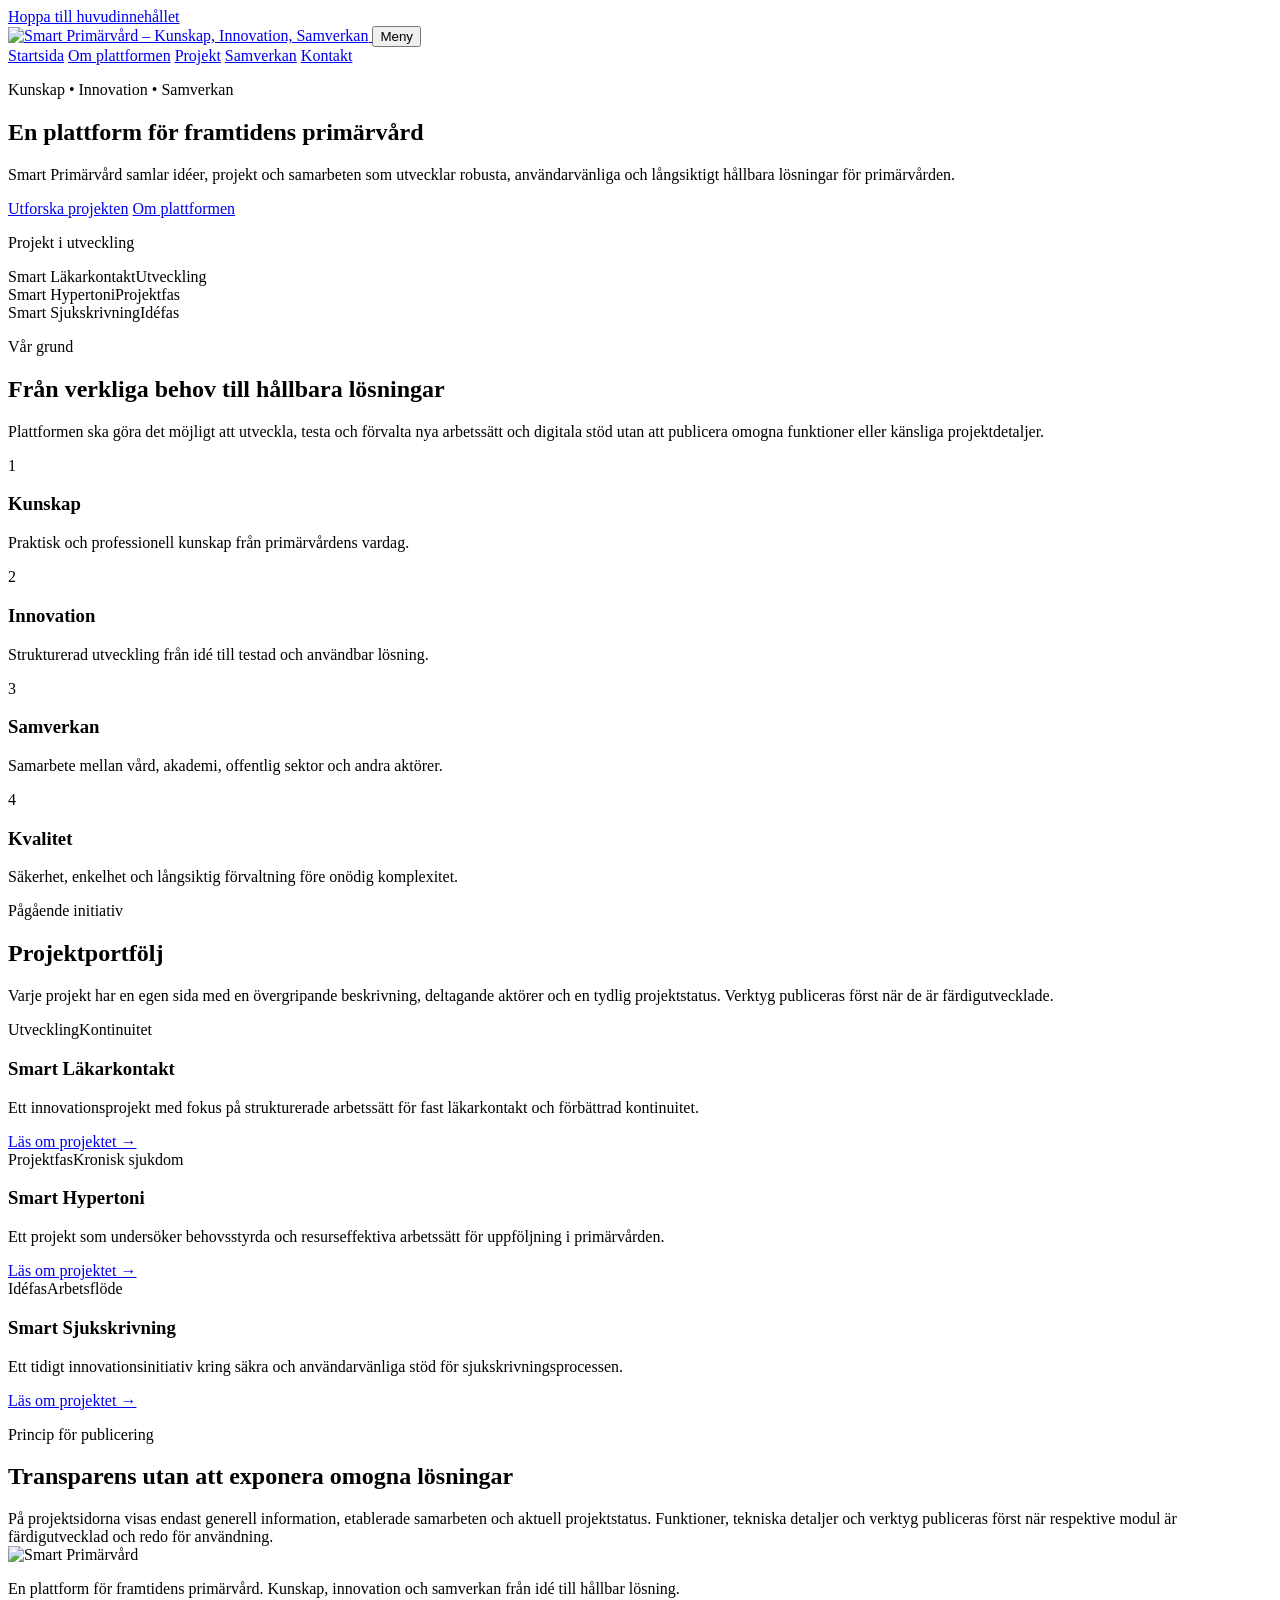
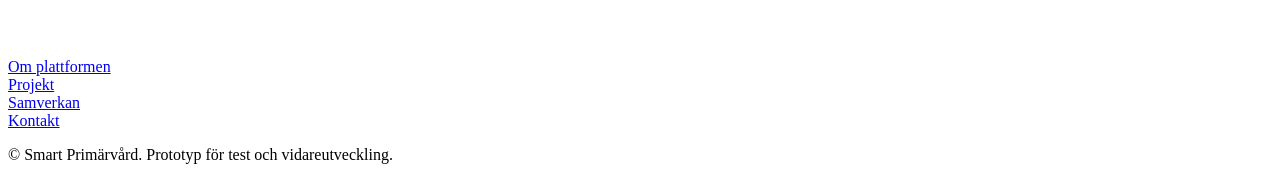
==== index.html @ 4f1001cd "Add files via upload Initial version of Smart Primärvård Platform" ====
<!doctype html>
<html lang="sv">
<head>
  <meta charset="utf-8">
  <meta name="viewport" content="width=device-width, initial-scale=1">
  <meta name="description" content="Smart Primärvård – innovationsplattform för framtidens primärvård.">
  <title>Smart Primärvård</title>
  <link rel="stylesheet" href="/smartprimarvard/assets/css/styles.css">
  <script src="/smartprimarvard/assets/js/main.js" defer></script>
</head>
<body>

<a class="skip-link" href="#main">Hoppa till huvudinnehållet</a>
<header class="site-header">
  <div class="header-inner">
    <a class="brand" href="/smartprimarvard/" aria-label="Smart Primärvård, startsida">
      <img src="/smartprimarvard/assets/img/smart-primarvard-logo.png" alt="Smart Primärvård – Kunskap, Innovation, Samverkan">
    </a>
    <button class="nav-toggle" type="button" aria-expanded="false" aria-controls="main-nav">Meny</button>
    <nav class="site-nav" id="main-nav" aria-label="Huvudnavigation">
      <a href="/smartprimarvard/">Startsida</a>
      <a href="/smartprimarvard/om.html">Om plattformen</a>
      <a href="/smartprimarvard/projekt.html">Projekt</a>
      <a href="/smartprimarvard/samverkan.html">Samverkan</a>
      <a href="/smartprimarvard/kontakt.html">Kontakt</a>
    </nav>
  </div>
</header>

<main id="main">

<section class="hero">
  <div class="hero-inner">
    <div>
      <p class="eyebrow">Kunskap • Innovation • Samverkan</p>
      <h1>En plattform för framtidens primärvård</h1>
      <p class="lead">Smart Primärvård samlar idéer, projekt och samarbeten som utvecklar robusta, användarvänliga och långsiktigt hållbara lösningar för primärvården.</p>
      <div class="actions">
        <a class="button button-primary" href="/smartprimarvard/projekt.html">Utforska projekten</a>
        <a class="button button-secondary" href="/smartprimarvard/om.html">Om plattformen</a>
      </div>
    </div>
    <aside class="hero-panel" aria-label="Projektöversikt">
      <p class="panel-title">Projekt i utveckling</p>
      <div class="mini-list">
        <div class="mini-row"><span>Smart Läkarkontakt</span><span class="status-pill">Utveckling</span></div>
        <div class="mini-row"><span>Smart Hypertoni</span><span class="status-pill">Projektfas</span></div>
        <div class="mini-row"><span>Smart Sjukskrivning</span><span class="status-pill">Idéfas</span></div>
      </div>
    </aside>
  </div>
</section>

<section class="section">
  <div class="container">
    <div class="section-head">
      <p class="eyebrow">Vår grund</p>
      <h2>Från verkliga behov till hållbara lösningar</h2>
      <p>Plattformen ska göra det möjligt att utveckla, testa och förvalta nya arbetssätt och digitala stöd utan att publicera omogna funktioner eller känsliga projektdetaljer.</p>
    </div>
    <div class="value-grid">
      <article class="card"><span class="card-kicker">1</span><h3>Kunskap</h3><p>Praktisk och professionell kunskap från primärvårdens vardag.</p></article>
      <article class="card"><span class="card-kicker">2</span><h3>Innovation</h3><p>Strukturerad utveckling från idé till testad och användbar lösning.</p></article>
      <article class="card"><span class="card-kicker">3</span><h3>Samverkan</h3><p>Samarbete mellan vård, akademi, offentlig sektor och andra aktörer.</p></article>
      <article class="card"><span class="card-kicker">4</span><h3>Kvalitet</h3><p>Säkerhet, enkelhet och långsiktig förvaltning före onödig komplexitet.</p></article>
    </div>
  </div>
</section>

<section class="section section-soft">
  <div class="container">
    <div class="section-head">
      <p class="eyebrow">Pågående initiativ</p>
      <h2>Projektportfölj</h2>
      <p>Varje projekt har en egen sida med en övergripande beskrivning, deltagande aktörer och en tydlig projektstatus. Verktyg publiceras först när de är färdigutvecklade.</p>
    </div>
    <div class="project-grid">
      <article class="card project-card">
        <div class="project-meta"><span class="status-pill">Utveckling</span><span class="small">Kontinuitet</span></div>
        <h3>Smart Läkarkontakt</h3>
        <p>Ett innovationsprojekt med fokus på strukturerade arbetssätt för fast läkarkontakt och förbättrad kontinuitet.</p>
        <a class="project-link" href="/smartprimarvard/projekt/smart-lakarkontakt.html">Läs om projektet →</a>
      </article>
      <article class="card project-card">
        <div class="project-meta"><span class="status-pill">Projektfas</span><span class="small">Kronisk sjukdom</span></div>
        <h3>Smart Hypertoni</h3>
        <p>Ett projekt som undersöker behovsstyrda och resurseffektiva arbetssätt för uppföljning i primärvården.</p>
        <a class="project-link" href="/smartprimarvard/projekt/smart-hypertoni.html">Läs om projektet →</a>
      </article>
      <article class="card project-card">
        <div class="project-meta"><span class="status-pill">Idéfas</span><span class="small">Arbetsflöde</span></div>
        <h3>Smart Sjukskrivning</h3>
        <p>Ett tidigt innovationsinitiativ kring säkra och användarvänliga stöd för sjukskrivningsprocessen.</p>
        <a class="project-link" href="/smartprimarvard/projekt/smart-sjukskrivning.html">Läs om projektet →</a>
      </article>
    </div>
  </div>
</section>

<section class="section">
  <div class="container">
    <div class="section-head">
      <p class="eyebrow">Princip för publicering</p>
      <h2>Transparens utan att exponera omogna lösningar</h2>
    </div>
    <div class="info-banner">På projektsidorna visas endast generell information, etablerade samarbeten och aktuell projektstatus. Funktioner, tekniska detaljer och verktyg publiceras först när respektive modul är färdigutvecklad och redo för användning.</div>
  </div>
</section>

</main>

<footer class="footer">
  <div class="footer-inner">
    <div>
      <img class="footer-logo" src="/smartprimarvard/assets/img/smart-primarvard-logo-inverted.png" alt="Smart Primärvård">
      <p>En plattform för framtidens primärvård. Kunskap, innovation och samverkan från idé till hållbar lösning.</p>
    </div>
    <div>
      <h3 style="color:white">Navigera</h3>
      <p><a href="/smartprimarvard/om.html">Om plattformen</a><br>
      <a href="/smartprimarvard/projekt.html">Projekt</a><br>
      <a href="/smartprimarvard/samverkan.html">Samverkan</a><br>
      <a href="/smartprimarvard/kontakt.html">Kontakt</a></p>
    </div>
  </div>
  <div class="footer-bottom">© <span data-year></span> Smart Primärvård. Prototyp för test och vidareutveckling.</div>
</footer>

</body>
</html>
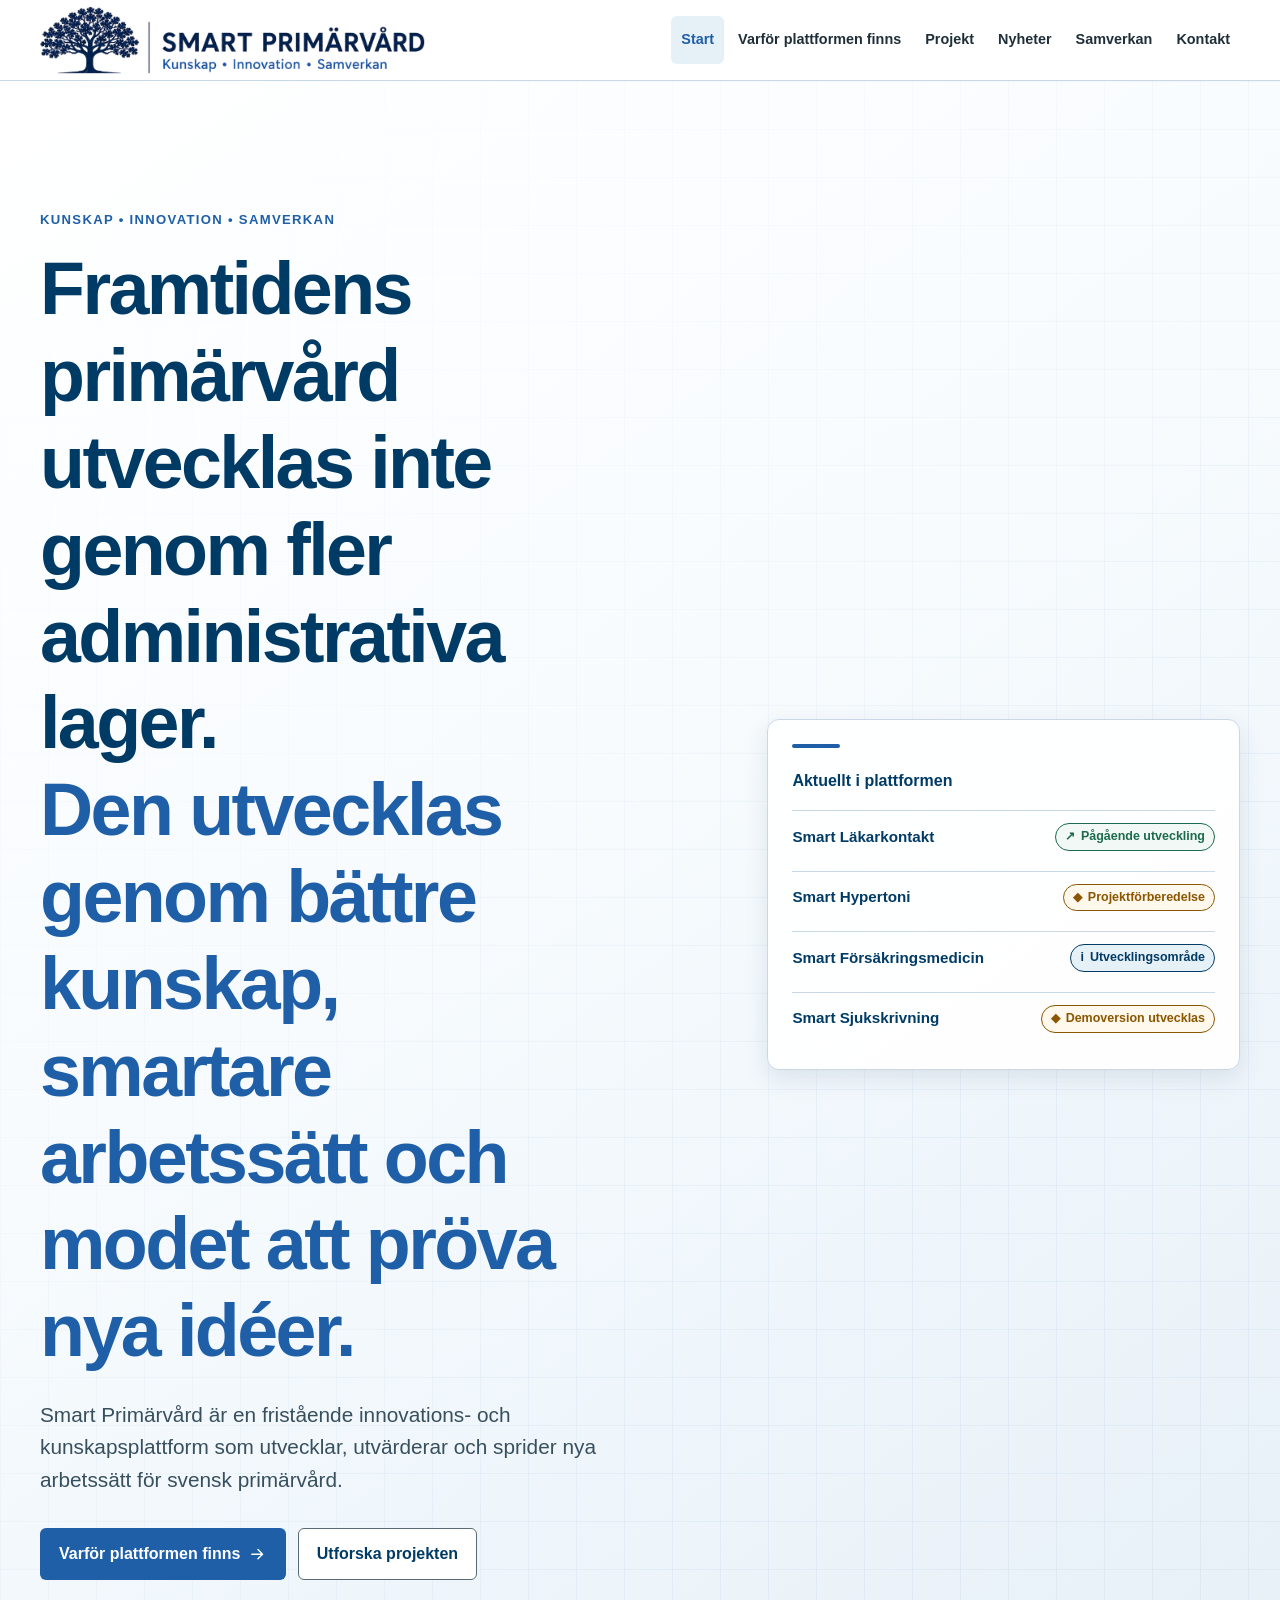
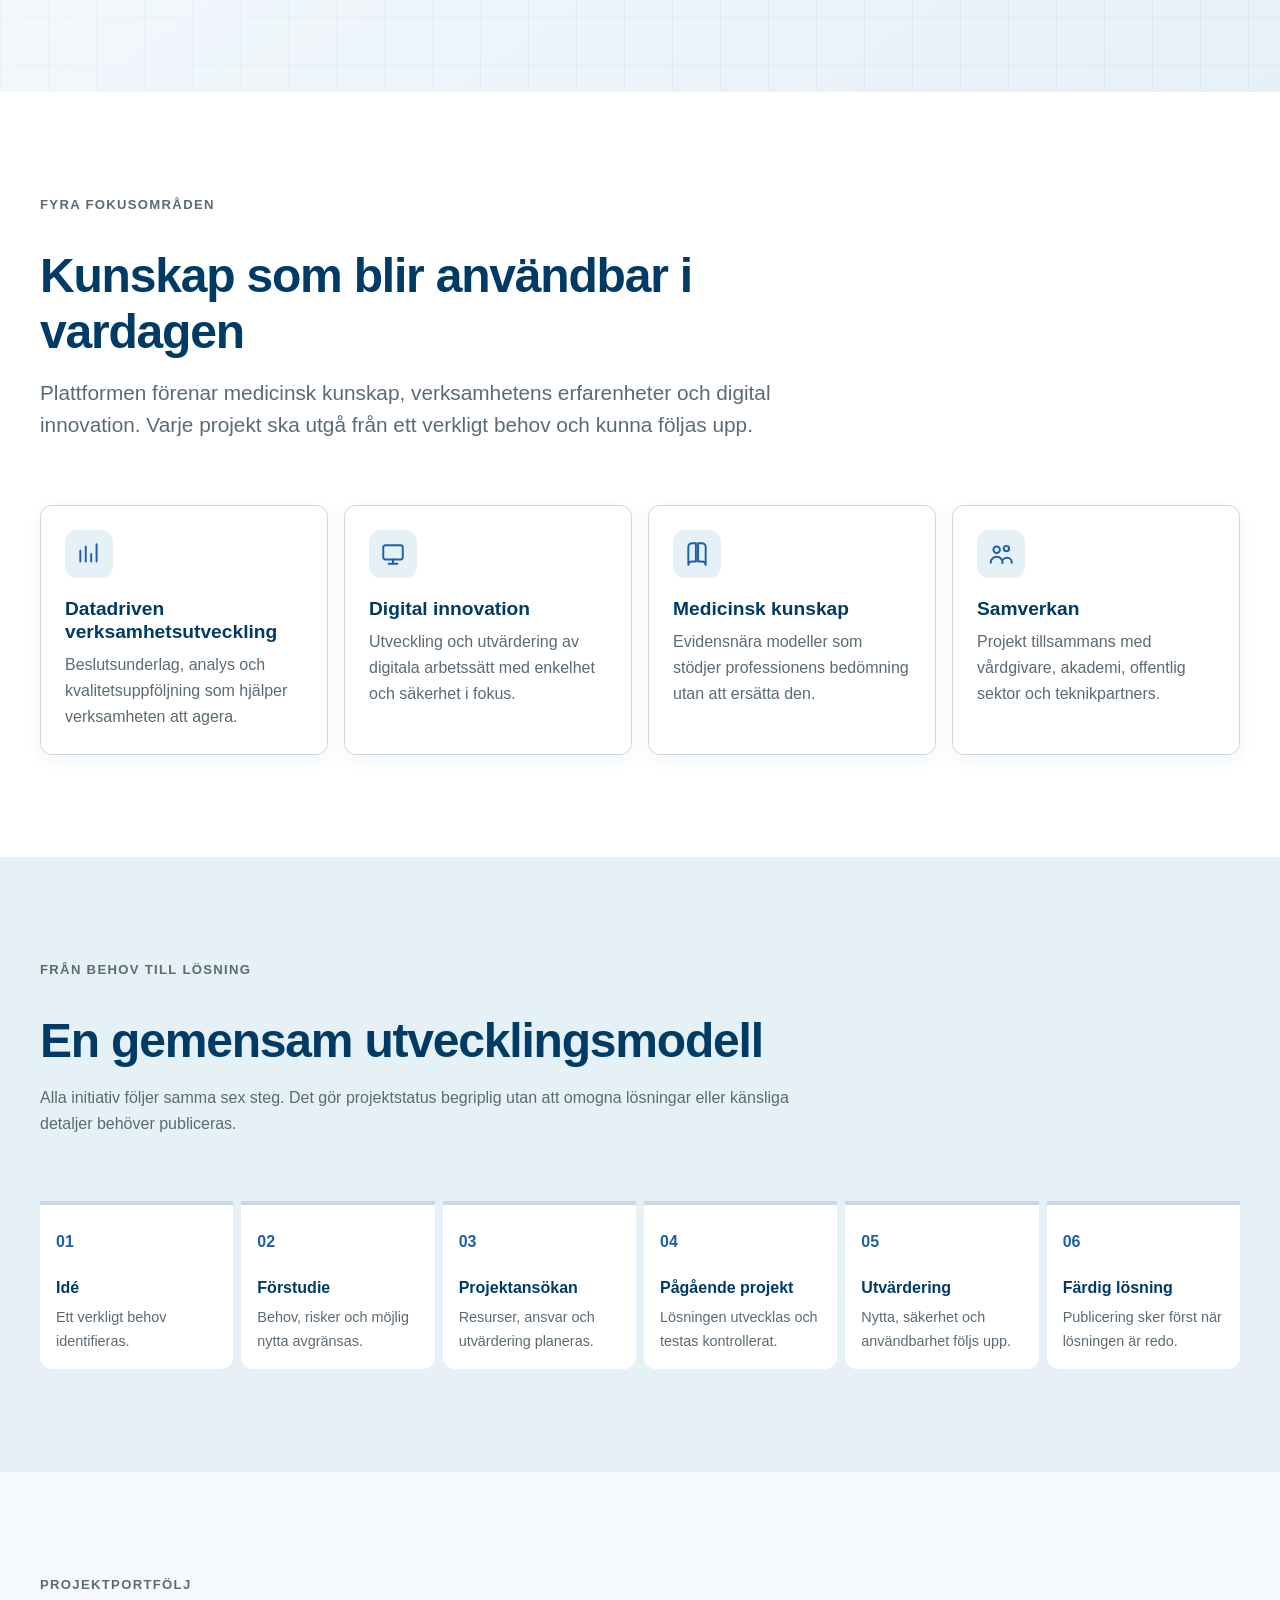
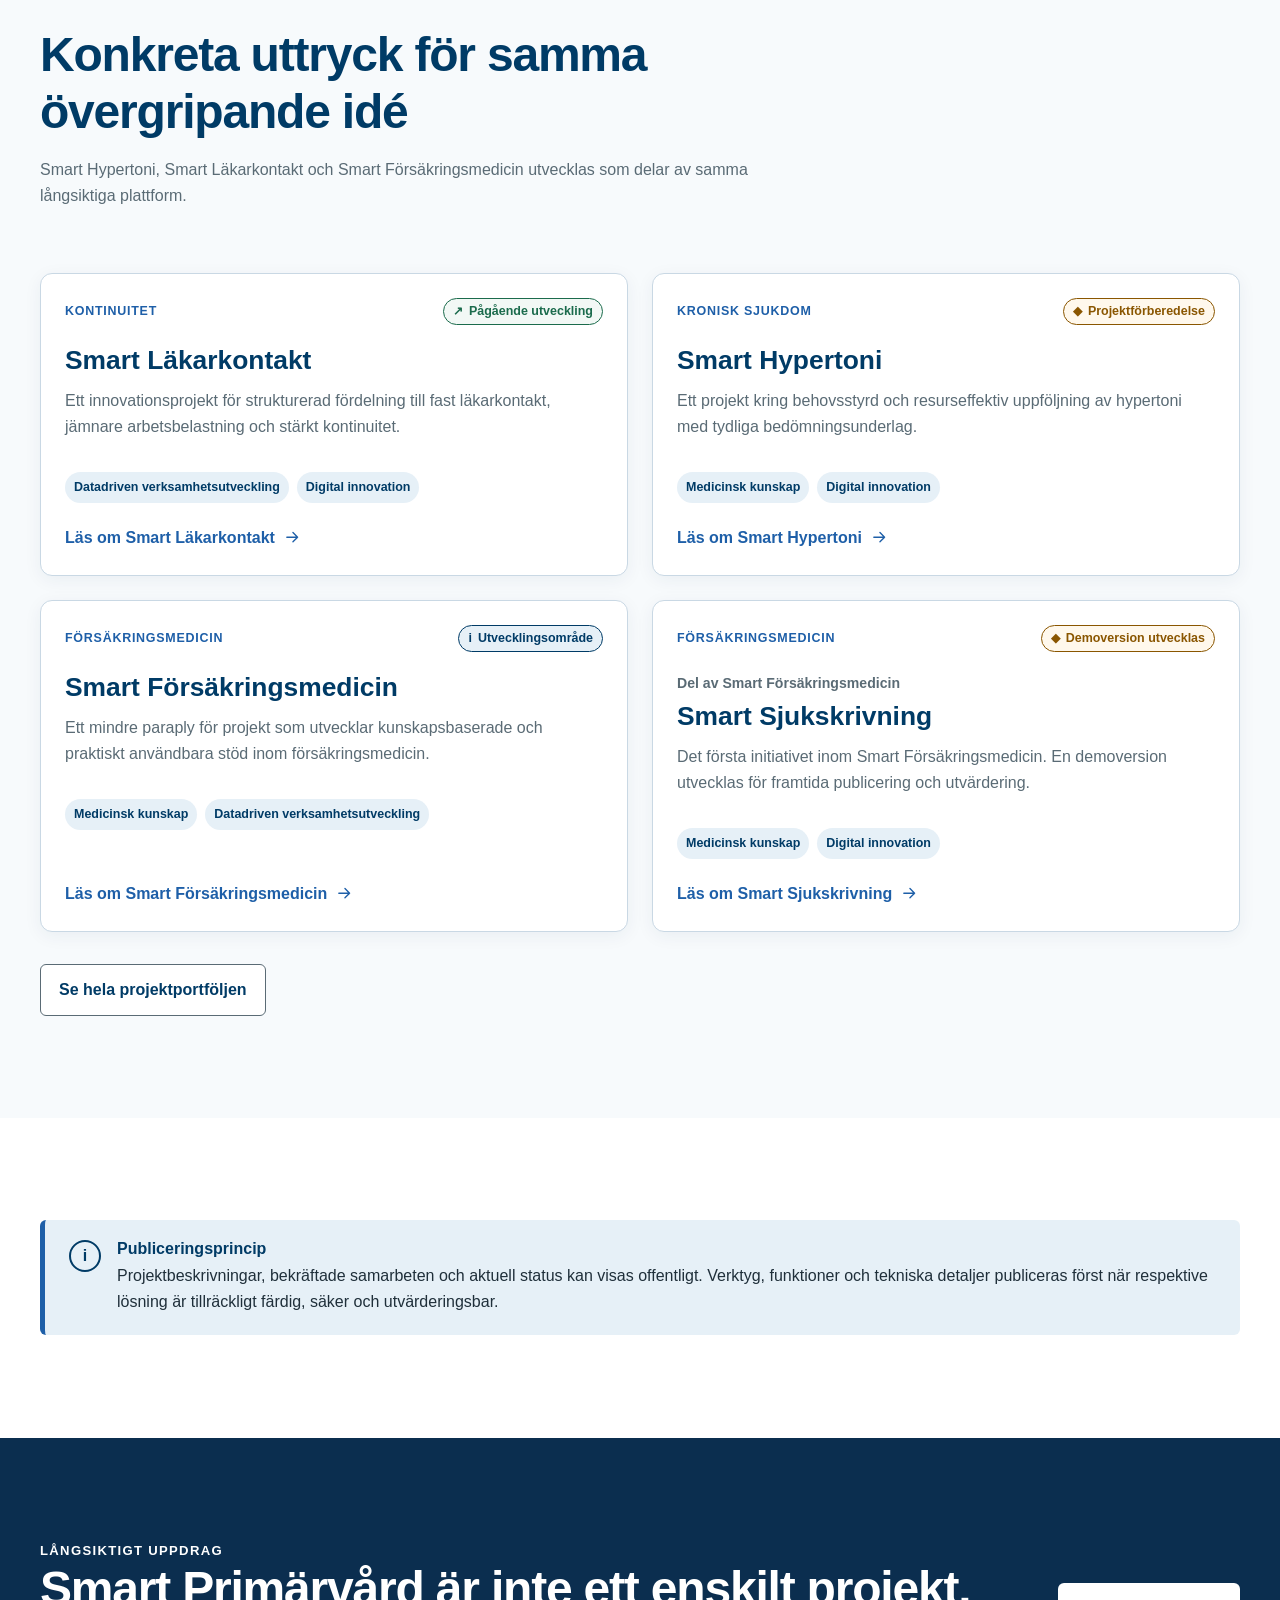
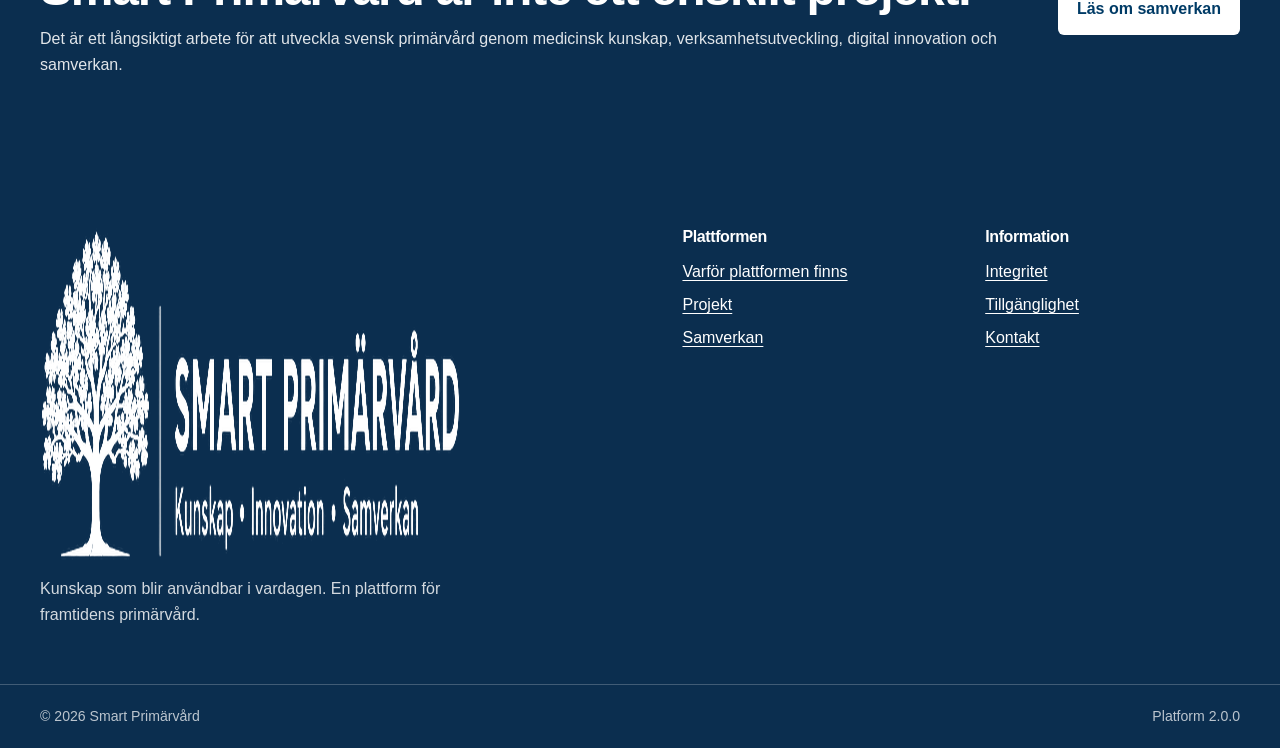
==== commit 5e14d66b: "Publicera Platform 2.0.0" ====
--- a/index.html
+++ b/index.html
@@ -3,50 +3,61 @@
 <head>
   <meta charset="utf-8">
   <meta name="viewport" content="width=device-width, initial-scale=1">
-  <meta name="description" content="Smart Primärvård – innovationsplattform för framtidens primärvård.">
-  <title>Smart Primärvård</title>
-  <link rel="stylesheet" href="/smartprimarvard/assets/css/styles.css">
-  <script src="/smartprimarvard/assets/js/main.js" defer></script>
+  <meta name="description" content="Smart Primärvård är en innovations- och kunskapsplattform för framtidens svenska primärvård.">
+  <meta name="theme-color" content="#003B66">
+  <meta name="color-scheme" content="light">
+  <meta property="og:locale" content="sv_SE">
+  <meta property="og:type" content="website">
+  <meta property="og:title" content="Smart Primärvård | Kunskap, innovation och samverkan">
+  <meta property="og:description" content="Smart Primärvård är en innovations- och kunskapsplattform för framtidens svenska primärvård.">
+  <meta property="og:image" content="https://smartprimarvard.github.io/smartprimarvard/assets/img/logo-horizontal.png">
+  <link rel="canonical" href="https://smartprimarvard.github.io/smartprimarvard/">
+  <link rel="icon" href="favicon.ico" sizes="any">
+  <link rel="icon" type="image/png" href="assets/img/favicon-32.png" sizes="32x32">
+  <link rel="apple-touch-icon" href="assets/img/apple-touch-icon.png">
+  <link rel="manifest" href="site.webmanifest">
+  <link rel="stylesheet" href="assets/css/styles.css">
+  <script src="assets/js/main.js" defer></script>
+  <title>Smart Primärvård | Kunskap, innovation och samverkan</title>
 </head>
-<body>
-
+<body class="page-home">
 <a class="skip-link" href="#main">Hoppa till huvudinnehållet</a>
-<header class="site-header">
+<header class="site-header" data-header>
   <div class="header-inner">
-    <a class="brand" href="/smartprimarvard/" aria-label="Smart Primärvård, startsida">
-      <img src="/smartprimarvard/assets/img/smart-primarvard-logo.png" alt="Smart Primärvård – Kunskap, Innovation, Samverkan">
+    <a class="brand" href="index.html" aria-label="Smart Primärvård, startsida">
+      <img src="assets/img/logo-horizontal.png" alt="Smart Primärvård – Kunskap, Innovation, Samverkan" width="1900" height="332">
     </a>
-    <button class="nav-toggle" type="button" aria-expanded="false" aria-controls="main-nav">Meny</button>
+    <button class="nav-toggle" type="button" aria-expanded="false" aria-controls="main-nav">
+      <span class="nav-toggle-icon" aria-hidden="true"></span><span>Meny</span>
+    </button>
     <nav class="site-nav" id="main-nav" aria-label="Huvudnavigation">
-      <a href="/smartprimarvard/">Startsida</a>
-      <a href="/smartprimarvard/om.html">Om plattformen</a>
-      <a href="/smartprimarvard/projekt.html">Projekt</a>
-      <a href="/smartprimarvard/samverkan.html">Samverkan</a>
-      <a href="/smartprimarvard/kontakt.html">Kontakt</a>
+      <a href="index.html" aria-current="page">Start</a>
+<a href="varfor.html">Varför plattformen finns</a>
+<a href="projekt.html">Projekt</a>
+<a href="nyheter.html">Nyheter</a>
+<a href="samverkan.html">Samverkan</a>
+<a href="kontakt.html">Kontakt</a>
     </nav>
   </div>
 </header>
-
 <main id="main">
 
 <section class="hero">
   <div class="hero-inner">
     <div>
       <p class="eyebrow">Kunskap • Innovation • Samverkan</p>
-      <h1>En plattform för framtidens primärvård</h1>
-      <p class="lead">Smart Primärvård samlar idéer, projekt och samarbeten som utvecklar robusta, användarvänliga och långsiktigt hållbara lösningar för primärvården.</p>
+      <h1><span class="hero-quote">Framtidens primärvård utvecklas inte genom fler administrativa lager.</span> <span class="hero-quote-emphasis">Den utvecklas genom bättre kunskap, smartare arbetssätt och modet att pröva nya idéer.</span></h1>
+      <p class="lead">Smart Primärvård är en fristående innovations- och kunskapsplattform som utvecklar, utvärderar och sprider nya arbetssätt för svensk primärvård.</p>
       <div class="actions">
-        <a class="button button-primary" href="/smartprimarvard/projekt.html">Utforska projekten</a>
-        <a class="button button-secondary" href="/smartprimarvard/om.html">Om plattformen</a>
+        <a class="button button-primary" href="varfor.html">Varför plattformen finns <svg aria-hidden="true" viewBox="0 0 24 24"><path d="M5 12h14m-6-6 6 6-6 6"/></svg></a>
+        <a class="button button-secondary" href="projekt.html">Utforska projekten</a>
       </div>
     </div>
-    <aside class="hero-panel" aria-label="Projektöversikt">
-      <p class="panel-title">Projekt i utveckling</p>
-      <div class="mini-list">
-        <div class="mini-row"><span>Smart Läkarkontakt</span><span class="status-pill">Utveckling</span></div>
-        <div class="mini-row"><span>Smart Hypertoni</span><span class="status-pill">Projektfas</span></div>
-        <div class="mini-row"><span>Smart Sjukskrivning</span><span class="status-pill">Idéfas</span></div>
-      </div>
+    <aside class="hero-panel" aria-labelledby="aktuellt-title">
+      <p class="panel-title" id="aktuellt-title">Aktuellt i plattformen</p>
+      <ul class="current-list">
+        <li><strong>Smart Läkarkontakt</strong><span class="status-badge status-success"><span aria-hidden="true">↗</span><span>Pågående utveckling</span></span></li><li><strong>Smart Hypertoni</strong><span class="status-badge status-warning"><span aria-hidden="true">◆</span><span>Projektförberedelse</span></span></li><li><strong>Smart Försäkringsmedicin</strong><span class="status-badge status-information"><span aria-hidden="true">i</span><span>Utvecklingsområde</span></span></li><li><strong>Smart Sjukskrivning</strong><span class="status-badge status-warning"><span aria-hidden="true">◆</span><span>Demoversion utvecklas</span></span></li>
+      </ul>
     </aside>
   </div>
 </section>
@@ -54,15 +65,33 @@
 <section class="section">
   <div class="container">
     <div class="section-head">
-      <p class="eyebrow">Vår grund</p>
-      <h2>Från verkliga behov till hållbara lösningar</h2>
-      <p>Plattformen ska göra det möjligt att utveckla, testa och förvalta nya arbetssätt och digitala stöd utan att publicera omogna funktioner eller känsliga projektdetaljer.</p>
+      <p class="eyebrow">Fyra fokusområden</p>
+      <h2>Kunskap som blir användbar i vardagen</h2>
+      <p class="lead">Plattformen förenar medicinsk kunskap, verksamhetens erfarenheter och digital innovation. Varje projekt ska utgå från ett verkligt behov och kunna följas upp.</p>
     </div>
-    <div class="value-grid">
-      <article class="card"><span class="card-kicker">1</span><h3>Kunskap</h3><p>Praktisk och professionell kunskap från primärvårdens vardag.</p></article>
-      <article class="card"><span class="card-kicker">2</span><h3>Innovation</h3><p>Strukturerad utveckling från idé till testad och användbar lösning.</p></article>
-      <article class="card"><span class="card-kicker">3</span><h3>Samverkan</h3><p>Samarbete mellan vård, akademi, offentlig sektor och andra aktörer.</p></article>
-      <article class="card"><span class="card-kicker">4</span><h3>Kvalitet</h3><p>Säkerhet, enkelhet och långsiktig förvaltning före onödig komplexitet.</p></article>
+    <div class="focus-grid">
+      <article class="focus-card"><div class="focus-icon"><svg aria-hidden="true" viewBox="0 0 24 24"><path d="M4 19V9m5 10V5m5 14v-7m5 7V3"/></svg></div><h3>Datadriven verksamhetsutveckling</h3><p>Beslutsunderlag, analys och kvalitetsuppföljning som hjälper verksamheten att agera.</p></article>
+      <article class="focus-card"><div class="focus-icon"><svg aria-hidden="true" viewBox="0 0 24 24"><rect x="3" y="4" width="18" height="13" rx="2"/><path d="M8 21h8M12 17v4"/></svg></div><h3>Digital innovation</h3><p>Utveckling och utvärdering av digitala arbetssätt med enkelhet och säkerhet i fokus.</p></article>
+      <article class="focus-card"><div class="focus-icon"><svg aria-hidden="true" viewBox="0 0 24 24"><path d="M4 5.5A3.5 3.5 0 0 1 7.5 2H11v17H7.5A3.5 3.5 0 0 0 4 22V5.5Zm16 0A3.5 3.5 0 0 0 16.5 2H13v17h3.5A3.5 3.5 0 0 1 20 22V5.5Z"/></svg></div><h3>Medicinsk kunskap</h3><p>Evidensnära modeller som stödjer professionens bedömning utan att ersätta den.</p></article>
+      <article class="focus-card"><div class="focus-icon"><svg aria-hidden="true" viewBox="0 0 24 24"><circle cx="8" cy="8" r="3"/><circle cx="17" cy="7" r="2.5"/><path d="M2.5 20a5.5 5.5 0 0 1 11 0M13 20a4.5 4.5 0 0 1 9 0"/></svg></div><h3>Samverkan</h3><p>Projekt tillsammans med vårdgivare, akademi, offentlig sektor och teknikpartners.</p></article>
+    </div>
+  </div>
+</section>
+
+<section class="section section-subtle">
+  <div class="container">
+    <div class="section-head">
+      <p class="eyebrow">Från behov till lösning</p>
+      <h2>En gemensam utvecklingsmodell</h2>
+      <p>Alla initiativ följer samma sex steg. Det gör projektstatus begriplig utan att omogna lösningar eller känsliga detaljer behöver publiceras.</p>
+    </div>
+    <div class="process-grid">
+      <article class="process-step"><h3>Idé</h3><p>Ett verkligt behov identifieras.</p></article>
+      <article class="process-step"><h3>Förstudie</h3><p>Behov, risker och möjlig nytta avgränsas.</p></article>
+      <article class="process-step"><h3>Projektansökan</h3><p>Resurser, ansvar och utvärdering planeras.</p></article>
+      <article class="process-step"><h3>Pågående projekt</h3><p>Lösningen utvecklas och testas kontrollerat.</p></article>
+      <article class="process-step"><h3>Utvärdering</h3><p>Nytta, säkerhet och användbarhet följs upp.</p></article>
+      <article class="process-step"><h3>Färdig lösning</h3><p>Publicering sker först när lösningen är redo.</p></article>
     </div>
   </div>
 </section>
@@ -70,61 +99,99 @@
 <section class="section section-soft">
   <div class="container">
     <div class="section-head">
-      <p class="eyebrow">Pågående initiativ</p>
-      <h2>Projektportfölj</h2>
-      <p>Varje projekt har en egen sida med en övergripande beskrivning, deltagande aktörer och en tydlig projektstatus. Verktyg publiceras först när de är färdigutvecklade.</p>
+      <p class="eyebrow">Projektportfölj</p>
+      <h2>Konkreta uttryck för samma övergripande idé</h2>
+      <p>Smart Hypertoni, Smart Läkarkontakt och Smart Försäkringsmedicin utvecklas som delar av samma långsiktiga plattform.</p>
     </div>
     <div class="project-grid">
-      <article class="card project-card">
-        <div class="project-meta"><span class="status-pill">Utveckling</span><span class="small">Kontinuitet</span></div>
-        <h3>Smart Läkarkontakt</h3>
-        <p>Ett innovationsprojekt med fokus på strukturerade arbetssätt för fast läkarkontakt och förbättrad kontinuitet.</p>
-        <a class="project-link" href="/smartprimarvard/projekt/smart-lakarkontakt.html">Läs om projektet →</a>
-      </article>
-      <article class="card project-card">
-        <div class="project-meta"><span class="status-pill">Projektfas</span><span class="small">Kronisk sjukdom</span></div>
-        <h3>Smart Hypertoni</h3>
-        <p>Ett projekt som undersöker behovsstyrda och resurseffektiva arbetssätt för uppföljning i primärvården.</p>
-        <a class="project-link" href="/smartprimarvard/projekt/smart-hypertoni.html">Läs om projektet →</a>
-      </article>
-      <article class="card project-card">
-        <div class="project-meta"><span class="status-pill">Idéfas</span><span class="small">Arbetsflöde</span></div>
-        <h3>Smart Sjukskrivning</h3>
-        <p>Ett tidigt innovationsinitiativ kring säkra och användarvänliga stöd för sjukskrivningsprocessen.</p>
-        <a class="project-link" href="/smartprimarvard/projekt/smart-sjukskrivning.html">Läs om projektet →</a>
-      </article>
-    </div>
+<article class="project-card" data-project-card data-category="Kontinuitet">
+  <div class="project-card-top">
+    <span class="project-category">Kontinuitet</span>
+    <span class="status-badge status-success"><span aria-hidden="true">↗</span><span>Pågående utveckling</span></span>
+  </div>
+  
+  <h3>Smart Läkarkontakt</h3>
+  <p>Ett innovationsprojekt för strukturerad fördelning till fast läkarkontakt, jämnare arbetsbelastning och stärkt kontinuitet.</p>
+  <div class="tag-list" aria-label="Fokusområden"><span class="tag">Datadriven verksamhetsutveckling</span><span class="tag">Digital innovation</span></div>
+  <a class="card-link" href="projekt/smart-lakarkontakt.html">Läs om Smart Läkarkontakt <svg aria-hidden="true" viewBox="0 0 24 24"><path d="M5 12h14m-6-6 6 6-6 6"/></svg></a>
+</article>
+<article class="project-card" data-project-card data-category="Kronisk sjukdom">
+  <div class="project-card-top">
+    <span class="project-category">Kronisk sjukdom</span>
+    <span class="status-badge status-warning"><span aria-hidden="true">◆</span><span>Projektförberedelse</span></span>
+  </div>
+  
+  <h3>Smart Hypertoni</h3>
+  <p>Ett projekt kring behovsstyrd och resurseffektiv uppföljning av hypertoni med tydliga bedömningsunderlag.</p>
+  <div class="tag-list" aria-label="Fokusområden"><span class="tag">Medicinsk kunskap</span><span class="tag">Digital innovation</span></div>
+  <a class="card-link" href="projekt/smart-hypertoni.html">Läs om Smart Hypertoni <svg aria-hidden="true" viewBox="0 0 24 24"><path d="M5 12h14m-6-6 6 6-6 6"/></svg></a>
+</article>
+<article class="project-card" data-project-card data-category="Försäkringsmedicin">
+  <div class="project-card-top">
+    <span class="project-category">Försäkringsmedicin</span>
+    <span class="status-badge status-information"><span aria-hidden="true">i</span><span>Utvecklingsområde</span></span>
+  </div>
+  
+  <h3>Smart Försäkringsmedicin</h3>
+  <p>Ett mindre paraply för projekt som utvecklar kunskapsbaserade och praktiskt användbara stöd inom försäkringsmedicin.</p>
+  <div class="tag-list" aria-label="Fokusområden"><span class="tag">Medicinsk kunskap</span><span class="tag">Datadriven verksamhetsutveckling</span></div>
+  <a class="card-link" href="projekt/smart-forsakringsmedicin.html">Läs om Smart Försäkringsmedicin <svg aria-hidden="true" viewBox="0 0 24 24"><path d="M5 12h14m-6-6 6 6-6 6"/></svg></a>
+</article>
+<article class="project-card" data-project-card data-category="Försäkringsmedicin">
+  <div class="project-card-top">
+    <span class="project-category">Försäkringsmedicin</span>
+    <span class="status-badge status-warning"><span aria-hidden="true">◆</span><span>Demoversion utvecklas</span></span>
+  </div>
+  <p class="project-parent">Del av Smart Försäkringsmedicin</p>
+  <h3>Smart Sjukskrivning</h3>
+  <p>Det första initiativet inom Smart Försäkringsmedicin. En demoversion utvecklas för framtida publicering och utvärdering.</p>
+  <div class="tag-list" aria-label="Fokusområden"><span class="tag">Medicinsk kunskap</span><span class="tag">Digital innovation</span></div>
+  <a class="card-link" href="projekt/smart-sjukskrivning.html">Läs om Smart Sjukskrivning <svg aria-hidden="true" viewBox="0 0 24 24"><path d="M5 12h14m-6-6 6 6-6 6"/></svg></a>
+</article></div>
+    <div class="actions"><a class="button button-secondary" href="projekt.html">Se hela projektportföljen</a></div>
   </div>
 </section>
 
 <section class="section">
   <div class="container">
-    <div class="section-head">
-      <p class="eyebrow">Princip för publicering</p>
-      <h2>Transparens utan att exponera omogna lösningar</h2>
+    <div class="info-box">
+      <div class="info-box-icon" aria-hidden="true">i</div>
+      <div><h3>Publiceringsprincip</h3><p>Projektbeskrivningar, bekräftade samarbeten och aktuell status kan visas offentligt. Verktyg, funktioner och tekniska detaljer publiceras först när respektive lösning är tillräckligt färdig, säker och utvärderingsbar.</p></div>
     </div>
-    <div class="info-banner">På projektsidorna visas endast generell information, etablerade samarbeten och aktuell projektstatus. Funktioner, tekniska detaljer och verktyg publiceras först när respektive modul är färdigutvecklad och redo för användning.</div>
+  </div>
+</section>
+
+<section class="section section-dark">
+  <div class="container cta-band">
+    <div><p class="eyebrow">Långsiktigt uppdrag</p><h2>Smart Primärvård är inte ett enskilt projekt.</h2><p>Det är ett långsiktigt arbete för att utveckla svensk primärvård genom medicinsk kunskap, verksamhetsutveckling, digital innovation och samverkan.</p></div>
+    <a class="button button-light" href="samverkan.html">Läs om samverkan</a>
   </div>
 </section>
 
 </main>
-
-<footer class="footer">
+<footer class="site-footer">
   <div class="footer-inner">
-    <div>
-      <img class="footer-logo" src="/smartprimarvard/assets/img/smart-primarvard-logo-inverted.png" alt="Smart Primärvård">
-      <p>En plattform för framtidens primärvård. Kunskap, innovation och samverkan från idé till hållbar lösning.</p>
+    <div class="footer-brand">
+      <img src="assets/img/logo-horizontal-white.png" alt="Smart Primärvård" width="1900" height="332">
+      <p>Kunskap som blir användbar i vardagen. En plattform för framtidens primärvård.</p>
     </div>
     <div>
-      <h3 style="color:white">Navigera</h3>
-      <p><a href="/smartprimarvard/om.html">Om plattformen</a><br>
-      <a href="/smartprimarvard/projekt.html">Projekt</a><br>
-      <a href="/smartprimarvard/samverkan.html">Samverkan</a><br>
-      <a href="/smartprimarvard/kontakt.html">Kontakt</a></p>
+      <h2>Plattformen</h2>
+      <a href="varfor.html">Varför plattformen finns</a>
+      <a href="projekt.html">Projekt</a>
+      <a href="samverkan.html">Samverkan</a>
+    </div>
+    <div>
+      <h2>Information</h2>
+      <a href="integritet.html">Integritet</a>
+      <a href="tillganglighet.html">Tillgänglighet</a>
+      <a href="kontakt.html">Kontakt</a>
     </div>
   </div>
-  <div class="footer-bottom">© <span data-year></span> Smart Primärvård. Prototyp för test och vidareutveckling.</div>
+  <div class="footer-bottom">
+    <span>© <span data-year>2026</span> Smart Primärvård</span>
+    <span>Platform 2.0.0</span>
+  </div>
 </footer>
-
 </body>
 </html>
--- a/assets/css/styles.css
+++ b/assets/css/styles.css
@@ -0,0 +1,318 @@
+:root {
+  --brand-primary: #003B66;
+  --brand-secondary: #1E5FA8;
+  --brand-deep: #0B2E4F;
+  --surface: #FFFFFF;
+  --surface-subtle: #E6F0F7;
+  --surface-soft: #F7FAFC;
+  --text: #1F2F3A;
+  --muted: #5A6B75;
+  --success: #1B6B4C;
+  --warning: #8A5600;
+  --error: #A32222;
+  --border-subtle: #C9D8E4;
+  --border-strong: #5A6B75;
+  --focus-light: #1E5FA8;
+  --focus-dark: #FFFFFF;
+  --space-1: 8px;
+  --space-2: 16px;
+  --space-3: 24px;
+  --space-4: 32px;
+  --space-5: 48px;
+  --radius-small: 6px;
+  --radius-medium: 12px;
+  --shadow-card: 0 8px 24px rgba(11,46,79,.10);
+  --max-width: 1200px;
+  --font-heading: Montserrat, Arial, sans-serif;
+  --font-body: "Source Sans 3", Arial, sans-serif;
+}
+
+*, *::before, *::after { box-sizing: border-box; }
+html { scroll-behavior: smooth; }
+body { margin: 0; color: var(--text); background: var(--surface); font-family: var(--font-body); font-size: 16px; line-height: 1.625; }
+img, svg { display: block; max-width: 100%; }
+svg { width: 1.15em; height: 1.15em; fill: none; stroke: currentColor; stroke-width: 1.8; stroke-linecap: round; stroke-linejoin: round; }
+a { color: var(--brand-secondary); text-underline-offset: .18em; }
+button, input, textarea, select { font: inherit; }
+button { cursor: pointer; }
+[hidden] { display: none !important; }
+
+:focus-visible { outline: 3px solid var(--focus-light); outline-offset: 2px; }
+.site-footer :focus-visible, .site-header.is-open .site-nav :focus-visible { outline-color: var(--focus-dark); }
+
+.skip-link { position: fixed; left: 16px; top: -100px; z-index: 1000; background: var(--brand-deep); color: #fff; padding: 12px 16px; border-radius: var(--radius-small); font-weight: 700; }
+.skip-link:focus { top: 16px; }
+
+h1, h2, h3, h4 { margin: 0; color: var(--brand-primary); font-family: var(--font-heading); line-height: 1.18; }
+h1 { font-size: clamp(2.5rem, 5.8vw, 4.6rem); letter-spacing: -.035em; }
+h2 { font-size: clamp(2rem, 4vw, 3rem); letter-spacing: -.025em; }
+h3 { font-size: clamp(1.35rem, 2.2vw, 1.65rem); }
+h4 { font-size: 1.05rem; }
+p { margin: 0 0 1rem; }
+.lead { max-width: 72ch; font-size: clamp(1.12rem, 2vw, 1.3rem); line-height: 1.55; }
+.eyebrow { margin: 0 0 var(--space-2); color: var(--brand-secondary); font-family: var(--font-heading); font-size: .82rem; font-weight: 700; letter-spacing: .10em; text-transform: uppercase; }
+.kicker { color: var(--muted); font-weight: 600; }
+.small { font-size: .875rem; }
+.max-copy { max-width: 75ch; }
+
+.container { width: min(var(--max-width), calc(100% - 32px)); margin-inline: auto; }
+.section { padding: clamp(64px, 8vw, 104px) 0; }
+.section-compact { padding: 48px 0; }
+.section-subtle { background: var(--surface-subtle); }
+.section-soft { background: var(--surface-soft); }
+.section-dark { background: var(--brand-deep); color: #fff; }
+.section-dark h2, .section-dark h3, .section-dark .eyebrow { color: #fff; }
+.section-dark p { color: rgba(255,255,255,.88); }
+.section-head { display: grid; gap: var(--space-2); max-width: 780px; margin-bottom: var(--space-5); }
+.section-head p { color: var(--muted); }
+.section-dark .section-head p { color: rgba(255,255,255,.86); }
+
+.site-header { position: sticky; inset-block-start: 0; z-index: 100; background: rgba(255,255,255,.97); border-bottom: 1px solid var(--border-subtle); backdrop-filter: blur(12px); }
+.header-inner { min-height: 80px; width: min(var(--max-width), calc(100% - 32px)); margin-inline: auto; display: flex; align-items: center; justify-content: space-between; gap: 24px; }
+.brand { flex: 0 1 385px; min-width: 220px; text-decoration: none; }
+.brand img { width: 100%; height: auto; }
+.site-nav { display: flex; align-items: center; gap: 4px; }
+.site-nav a { color: var(--text); text-decoration: none; font-family: var(--font-heading); font-size: .9rem; font-weight: 600; padding: 12px 10px; border-radius: var(--radius-small); }
+.site-nav a:hover, .site-nav a[aria-current="page"] { color: var(--brand-secondary); background: var(--surface-subtle); }
+.nav-toggle { display: none; min-height: 44px; border: 1px solid var(--border-strong); border-radius: var(--radius-small); background: #fff; color: var(--text); padding: 8px 12px; align-items: center; gap: 8px; font-weight: 700; }
+.nav-toggle-icon, .nav-toggle-icon::before, .nav-toggle-icon::after { width: 20px; height: 2px; background: currentColor; display: block; transition: transform .18s ease; }
+.nav-toggle-icon { position: relative; }
+.nav-toggle-icon::before, .nav-toggle-icon::after { content: ""; position: absolute; left: 0; }
+.nav-toggle-icon::before { top: -6px; }
+.nav-toggle-icon::after { top: 6px; }
+.nav-toggle[aria-expanded="true"] .nav-toggle-icon { background: transparent; }
+.nav-toggle[aria-expanded="true"] .nav-toggle-icon::before { transform: translateY(6px) rotate(45deg); }
+.nav-toggle[aria-expanded="true"] .nav-toggle-icon::after { transform: translateY(-6px) rotate(-45deg); }
+
+.hero { position: relative; overflow: clip; background: linear-gradient(145deg, #fff 0%, #f7fbfe 45%, var(--surface-subtle) 100%); }
+.hero::before { content: ""; position: absolute; inset: 0; background-image: linear-gradient(rgba(30,95,168,.05) 1px, transparent 1px), linear-gradient(90deg, rgba(30,95,168,.05) 1px, transparent 1px); background-size: 48px 48px; mask-image: linear-gradient(to bottom right, transparent 8%, #000 70%); pointer-events: none; }
+.hero-inner { position: relative; width: min(var(--max-width), calc(100% - 32px)); margin-inline: auto; padding: clamp(72px, 10vw, 136px) 0 clamp(64px, 9vw, 112px); display: grid; grid-template-columns: minmax(0, 1.15fr) minmax(320px, .85fr); gap: clamp(40px, 7vw, 88px); align-items: center; }
+.hero h1 { max-width: 14ch; }
+.hero .lead { margin-top: 24px; color: #384F5E; }
+.hero-quote { display: block; color: var(--brand-primary); }
+.hero-quote-emphasis { display: block; color: var(--brand-secondary); }
+.actions { display: flex; flex-wrap: wrap; gap: 12px; margin-top: 32px; }
+.button { display: inline-flex; align-items: center; justify-content: center; gap: 8px; min-height: 48px; border: 1px solid transparent; border-radius: var(--radius-small); padding: 12px 18px; font-family: var(--font-heading); font-weight: 700; text-decoration: none; }
+.button-primary { background: var(--brand-secondary); color: #fff; }
+.button-primary:hover { background: var(--brand-primary); }
+.button-secondary { background: #fff; color: var(--brand-primary); border-color: var(--border-strong); }
+.button-secondary:hover { border-color: var(--brand-secondary); color: var(--brand-secondary); }
+.button-light { background: #fff; color: var(--brand-primary); }
+.button-light:hover { background: var(--surface-subtle); }
+
+.hero-panel { position: relative; background: rgba(255,255,255,.94); border: 1px solid var(--border-subtle); border-radius: var(--radius-medium); box-shadow: var(--shadow-card); padding: 24px; }
+.hero-panel::before { content: ""; display: block; width: 48px; height: 4px; background: var(--brand-secondary); margin-bottom: 20px; border-radius: 99px; }
+.panel-title { font-family: var(--font-heading); font-weight: 700; color: var(--brand-primary); }
+.current-list { list-style: none; padding: 0; margin: 16px 0 0; display: grid; gap: 8px; }
+.current-list li { display: grid; grid-template-columns: 1fr auto; gap: 16px; align-items: center; padding: 12px 0; border-top: 1px solid var(--border-subtle); }
+.current-list strong { font-family: var(--font-heading); font-size: .95rem; color: var(--brand-primary); }
+
+.status-badge { display: inline-flex; align-items: center; gap: 6px; width: fit-content; border-radius: 999px; padding: 5px 9px; font-size: .78rem; font-weight: 700; line-height: 1.25; border: 1px solid currentColor; white-space: nowrap; }
+.status-success { color: var(--success); background: #F2F8F5; }
+.status-warning { color: var(--warning); background: #FFF8EC; }
+.status-error { color: var(--error); background: #FFF3F3; }
+.status-information { color: var(--brand-primary); background: var(--surface-subtle); }
+
+.focus-grid { display: grid; grid-template-columns: repeat(4, minmax(0,1fr)); gap: 16px; }
+.focus-card { background: #fff; border: 1px solid var(--border-subtle); border-radius: var(--radius-medium); padding: 24px; box-shadow: 0 4px 16px rgba(11,46,79,.06); }
+.focus-icon { width: 48px; height: 48px; border-radius: var(--radius-medium); background: var(--surface-subtle); color: var(--brand-secondary); display: grid; place-items: center; margin-bottom: 20px; }
+.focus-icon svg { width: 26px; height: 26px; }
+.focus-card h3 { margin-bottom: 8px; font-size: 1.2rem; }
+.focus-card p { color: var(--muted); margin: 0; }
+
+.process-grid { display: grid; grid-template-columns: repeat(6, minmax(0,1fr)); gap: 8px; counter-reset: process; }
+.process-step { position: relative; min-height: 168px; padding: 24px 16px 16px; border-top: 4px solid var(--border-subtle); background: #fff; border-radius: 0 0 var(--radius-medium) var(--radius-medium); }
+.process-step::before { counter-increment: process; content: counter(process, decimal-leading-zero); color: var(--brand-secondary); font-family: var(--font-heading); font-weight: 700; }
+.process-step h3 { font-size: 1rem; margin-top: 24px; }
+.process-step p { margin: 8px 0 0; color: var(--muted); font-size: .9rem; }
+
+.project-grid { display: grid; grid-template-columns: repeat(2, minmax(0,1fr)); gap: 24px; }
+.project-card { display: flex; flex-direction: column; min-height: 100%; background: #fff; border: 1px solid var(--border-subtle); border-radius: var(--radius-medium); padding: 24px; box-shadow: 0 4px 18px rgba(11,46,79,.06); transition: transform .18s ease, box-shadow .18s ease; }
+.project-card:hover { transform: translateY(-3px); box-shadow: var(--shadow-card); }
+.project-card-top { display: flex; flex-wrap: wrap; justify-content: space-between; align-items: center; gap: 12px; margin-bottom: 20px; }
+.project-category { color: var(--brand-secondary); font-family: var(--font-heading); font-size: .78rem; font-weight: 700; letter-spacing: .06em; text-transform: uppercase; }
+.project-parent { color: var(--muted); font-size: .88rem; font-weight: 600; margin-bottom: 6px; }
+.project-card h3 { margin-bottom: 12px; }
+.project-card > p:not(.project-parent) { color: var(--muted); }
+.tag-list { display: flex; flex-wrap: wrap; gap: 8px; margin: 16px 0 22px; }
+.tag { display: inline-flex; padding: 5px 9px; border-radius: 999px; background: var(--surface-subtle); color: var(--brand-primary); font-size: .78rem; font-weight: 600; }
+.card-link { margin-top: auto; display: inline-flex; align-items: center; gap: 8px; font-weight: 700; text-decoration: none; }
+.card-link:hover { text-decoration: underline; }
+.card-link svg { transition: transform .18s ease; }
+.card-link:hover svg { transform: translateX(3px); }
+
+.info-box { display: grid; grid-template-columns: auto 1fr; gap: 16px; align-items: start; border-left: 5px solid var(--brand-secondary); background: var(--surface-subtle); border-radius: var(--radius-small); padding: 20px 24px; }
+.info-box-icon { width: 32px; height: 32px; display: grid; place-items: center; border: 2px solid currentColor; border-radius: 50%; color: var(--brand-primary); font-weight: 800; }
+.info-box h3 { font-size: 1rem; margin-bottom: 4px; }
+.info-box p { margin: 0; }
+
+.page-hero { background: linear-gradient(145deg, var(--surface-subtle), #fff); border-bottom: 1px solid var(--border-subtle); }
+.page-hero-inner { width: min(var(--max-width), calc(100% - 32px)); margin-inline: auto; padding: clamp(64px, 8vw, 104px) 0; }
+.page-hero h1 { max-width: 18ch; }
+.page-hero .lead { margin-top: 24px; color: #384F5E; }
+.breadcrumbs { display: flex; flex-wrap: wrap; gap: 8px; margin-bottom: 24px; font-size: .9rem; color: var(--muted); }
+.breadcrumbs a { color: var(--brand-secondary); }
+
+.story-layout { display: grid; grid-template-columns: minmax(0, .78fr) minmax(0, 1.22fr); gap: clamp(40px, 7vw, 88px); align-items: start; }
+.story-aside { position: sticky; top: 112px; }
+.story-aside img { width: min(360px, 100%); margin-inline: auto; }
+.story-copy { max-width: 75ch; }
+.story-copy h2 { margin-bottom: 24px; }
+.story-copy h3 { margin: 40px 0 12px; }
+.story-copy p { font-size: 1.08rem; }
+.pullquote { margin: 40px 0; padding: 28px 0 28px 28px; border-left: 5px solid var(--brand-secondary); color: var(--brand-primary); font-family: var(--font-heading); font-size: clamp(1.3rem, 2.5vw, 1.8rem); font-weight: 600; line-height: 1.4; }
+
+.journey { position: relative; list-style: none; padding: 0; margin: 0; display: grid; gap: 0; }
+.journey::before { content: ""; position: absolute; left: 23px; top: 24px; bottom: 24px; width: 2px; background: var(--border-subtle); }
+.journey-item { position: relative; display: grid; grid-template-columns: 48px 1fr; gap: 20px; padding: 0 0 32px; }
+.journey-item:last-child { padding-bottom: 0; }
+.journey-marker { position: relative; z-index: 1; width: 48px; height: 48px; border-radius: 50%; display: grid; place-items: center; background: var(--brand-primary); color: #fff; border: 5px solid var(--surface-subtle); font-family: var(--font-heading); font-weight: 700; }
+.journey-content { padding-top: 8px; }
+.journey-content h3 { font-size: 1.18rem; margin-bottom: 6px; }
+.journey-content p { color: var(--muted); margin: 0; max-width: 72ch; }
+
+.founder-card { background: var(--brand-deep); color: #fff; border-radius: var(--radius-medium); padding: clamp(28px, 5vw, 48px); display: grid; grid-template-columns: minmax(0, 1.25fr) minmax(240px, .75fr); gap: 32px; align-items: center; }
+.founder-card h2, .founder-card h3 { color: #fff; }
+.founder-card p { color: rgba(255,255,255,.87); }
+.founder-meta { border-left: 1px solid rgba(255,255,255,.3); padding-left: 32px; }
+.founder-name { font-family: var(--font-heading); font-weight: 700; font-size: 1.25rem; }
+
+.filter-bar { display: flex; flex-wrap: wrap; gap: 8px; margin-bottom: 32px; }
+.filter-button { min-height: 44px; border: 1px solid var(--border-strong); border-radius: 999px; background: #fff; color: var(--text); padding: 8px 14px; font-weight: 700; }
+.filter-button:hover, .filter-button[aria-pressed="true"] { background: var(--brand-primary); color: #fff; border-color: var(--brand-primary); }
+.filter-summary { margin: -16px 0 24px; color: var(--muted); }
+
+.project-header-grid { display: grid; grid-template-columns: minmax(0, 1fr) auto; gap: 32px; align-items: end; }
+.project-header-meta { display: grid; gap: 10px; justify-items: end; }
+.project-header-meta .project-category { font-size: .82rem; }
+.project-summary-grid { display: grid; grid-template-columns: minmax(0, 1.25fr) minmax(280px, .75fr); gap: 32px; }
+.project-facts { background: var(--surface-subtle); border-radius: var(--radius-medium); padding: 24px; }
+.project-facts dl { margin: 0; display: grid; gap: 16px; }
+.project-facts div { border-bottom: 1px solid var(--border-subtle); padding-bottom: 12px; }
+.project-facts div:last-child { border-bottom: 0; padding-bottom: 0; }
+.project-facts dt { font-family: var(--font-heading); font-size: .82rem; font-weight: 700; color: var(--brand-primary); text-transform: uppercase; letter-spacing: .05em; }
+.project-facts dd { margin: 4px 0 0; color: var(--text); }
+
+.project-timeline { list-style: none; padding: 0; margin: 0; display: grid; grid-template-columns: repeat(6, minmax(0,1fr)); gap: 0; }
+.timeline-step { position: relative; display: grid; justify-items: center; text-align: center; padding: 0 8px; }
+.timeline-step::before { content: ""; position: absolute; top: 20px; left: 0; right: 0; height: 3px; background: var(--border-subtle); }
+.timeline-step:first-child::before { left: 50%; }
+.timeline-step:last-child::before { right: 50%; }
+.timeline-marker { position: relative; z-index: 1; width: 40px; height: 40px; display: grid; place-items: center; border-radius: 50%; border: 3px solid var(--border-subtle); background: #fff; color: var(--muted); font-weight: 800; }
+.timeline-complete::before, .timeline-complete .timeline-marker { background: var(--success); border-color: var(--success); color: #fff; }
+.timeline-current .timeline-marker { border-color: var(--brand-secondary); background: var(--brand-secondary); color: #fff; box-shadow: 0 0 0 5px rgba(30,95,168,.14); }
+.timeline-name { margin-top: 12px; font-family: var(--font-heading); font-weight: 700; font-size: .88rem; color: var(--brand-primary); }
+.timeline-state { margin-top: 4px; font-size: .78rem; color: var(--muted); }
+
+.news-list { display: grid; gap: 16px; }
+.news-item { display: grid; grid-template-columns: 160px 1fr; gap: 24px; background: #fff; border: 1px solid var(--border-subtle); border-radius: var(--radius-medium); padding: 24px; }
+.news-date { color: var(--brand-secondary); font-family: var(--font-heading); font-weight: 700; }
+.news-item h2 { font-size: 1.35rem; margin-bottom: 8px; }
+.news-item p { color: var(--muted); margin: 0; }
+
+.collab-grid { display: grid; grid-template-columns: repeat(2, minmax(0,1fr)); gap: 24px; }
+.collab-card { padding: 28px; border: 1px solid var(--border-subtle); border-radius: var(--radius-medium); background: #fff; }
+.collab-card h3 { margin-bottom: 8px; }
+.collab-card p { color: var(--muted); margin: 0; }
+.principle-list { list-style: none; padding: 0; margin: 0; display: grid; grid-template-columns: repeat(2,minmax(0,1fr)); gap: 16px; }
+.principle-list li { display: grid; grid-template-columns: 32px 1fr; gap: 12px; align-items: start; padding: 20px; background: #fff; border: 1px solid var(--border-subtle); border-radius: var(--radius-medium); }
+.principle-list .check { width: 28px; height: 28px; border-radius: 50%; background: var(--surface-subtle); color: var(--success); display: grid; place-items: center; font-weight: 800; }
+
+.contact-grid { display: grid; grid-template-columns: minmax(0,.8fr) minmax(0,1.2fr); gap: 48px; align-items: start; }
+.contact-options { display: grid; gap: 16px; }
+.contact-option { border: 1px solid var(--border-subtle); border-radius: var(--radius-medium); padding: 20px; background: #fff; }
+.contact-option h3 { font-size: 1.1rem; margin-bottom: 6px; }
+.contact-option p { color: var(--muted); margin: 0; }
+.contact-form { display: grid; gap: 20px; background: var(--surface-subtle); border-radius: var(--radius-medium); padding: 28px; }
+.form-row { display: grid; gap: 8px; }
+label { font-family: var(--font-heading); font-weight: 700; color: var(--brand-primary); }
+input, textarea { width: 100%; border: 1px solid var(--border-strong); border-radius: var(--radius-small); background: #fff; color: var(--text); padding: 12px; }
+textarea { min-height: 160px; resize: vertical; }
+.form-help { color: var(--muted); font-size: .88rem; }
+.form-status { min-height: 26px; margin: 0; font-weight: 700; color: var(--success); }
+
+.prose { max-width: 75ch; }
+.prose h2 { margin: 48px 0 16px; }
+.prose h3 { margin: 32px 0 12px; }
+.prose ul { padding-left: 22px; }
+.prose li + li { margin-top: 8px; }
+
+.cta-band { display: grid; grid-template-columns: minmax(0,1fr) auto; gap: 32px; align-items: center; }
+.cta-band h2 { margin-bottom: 8px; }
+.cta-band p { margin: 0; }
+
+.site-footer { background: var(--brand-deep); color: #fff; padding: 48px 0 0; }
+.footer-inner { width: min(var(--max-width), calc(100% - 32px)); margin-inline: auto; display: grid; grid-template-columns: minmax(0,1.4fr) repeat(2,minmax(160px,.6fr)); gap: 48px; }
+.footer-brand img { width: min(420px,100%); }
+.footer-brand p { max-width: 52ch; color: rgba(255,255,255,.82); margin-top: 16px; }
+.site-footer h2 { color: #fff; font-size: 1rem; margin-bottom: 12px; }
+.site-footer a { display: block; width: fit-content; color: #fff; margin: 7px 0; }
+.footer-bottom { margin-top: 40px; border-top: 1px solid rgba(255,255,255,.22); padding: 20px max(16px, calc((100% - var(--max-width))/2)); display: flex; justify-content: space-between; gap: 16px; color: rgba(255,255,255,.72); font-size: .88rem; }
+
+@media (max-width: 1020px) {
+  .nav-toggle { display: inline-flex; }
+  .site-nav { position: fixed; inset: 80px 0 auto; display: none; flex-direction: column; align-items: stretch; background: var(--brand-deep); padding: 16px; border-bottom: 1px solid rgba(255,255,255,.2); }
+  .site-header.is-open .site-nav { display: flex; }
+  .site-nav a { color: #fff; padding: 14px 16px; }
+  .site-nav a:hover, .site-nav a[aria-current="page"] { color: #fff; background: rgba(255,255,255,.12); }
+  .hero-inner { grid-template-columns: 1fr; }
+  .hero-panel { max-width: 720px; }
+  .focus-grid { grid-template-columns: repeat(2,minmax(0,1fr)); }
+  .process-grid { grid-template-columns: repeat(3,minmax(0,1fr)); }
+  .story-layout { grid-template-columns: 1fr; }
+  .story-aside { position: static; }
+  .story-aside img { width: min(300px,70%); }
+  .founder-card, .project-summary-grid, .contact-grid { grid-template-columns: 1fr; }
+  .founder-meta { border-left: 0; border-top: 1px solid rgba(255,255,255,.3); padding-left: 0; padding-top: 24px; }
+  .project-timeline { grid-template-columns: repeat(3, minmax(0,1fr)); row-gap: 28px; }
+  .timeline-step:nth-child(3)::before, .timeline-step:nth-child(6)::before { right: 50%; }
+  .timeline-step:nth-child(4)::before { left: 50%; }
+}
+
+@media (max-width: 720px) {
+  .header-inner { min-height: 72px; }
+  .site-nav { inset-block-start: 72px; }
+  .brand { min-width: 0; max-width: 260px; }
+  .hero-inner { padding-top: 64px; }
+  .actions { flex-direction: column; align-items: stretch; }
+  .button { width: 100%; }
+  .current-list li { grid-template-columns: 1fr; gap: 6px; }
+  .focus-grid, .project-grid, .collab-grid, .principle-list { grid-template-columns: 1fr; }
+  .process-grid { grid-template-columns: repeat(2,minmax(0,1fr)); }
+  .project-header-grid { grid-template-columns: 1fr; align-items: start; }
+  .project-header-meta { justify-items: start; }
+  .news-item { grid-template-columns: 1fr; gap: 8px; }
+  .footer-inner { grid-template-columns: 1fr; gap: 28px; }
+  .footer-bottom { flex-direction: column; }
+  .cta-band { grid-template-columns: 1fr; }
+  .project-timeline { grid-template-columns: 1fr; gap: 0; }
+  .timeline-step { grid-template-columns: 40px 1fr; justify-items: start; text-align: left; gap: 12px; padding: 0 0 24px; }
+  .timeline-step::before { top: 0; bottom: 0; left: 19px !important; right: auto !important; width: 3px; height: auto; }
+  .timeline-step:last-child::before { bottom: 50%; }
+  .timeline-marker { grid-row: 1 / span 2; }
+  .timeline-name { margin-top: 4px; }
+  .timeline-state { margin-top: 0; }
+}
+
+@media (max-width: 480px) {
+  .container, .header-inner, .hero-inner, .page-hero-inner, .footer-inner { width: min(100% - 24px, var(--max-width)); }
+  .brand { max-width: 210px; }
+  .process-grid { grid-template-columns: 1fr; }
+  .project-card, .focus-card, .collab-card, .contact-form { padding: 20px; }
+  .journey-item { grid-template-columns: 40px 1fr; gap: 14px; }
+  .journey::before { left: 19px; }
+  .journey-marker { width: 40px; height: 40px; border-width: 4px; }
+}
+
+@media (prefers-reduced-motion: reduce) {
+  html { scroll-behavior: auto; }
+  *, *::before, *::after { animation-duration: .01ms !important; animation-iteration-count: 1 !important; transition-duration: .01ms !important; }
+}
+
+@media print {
+  .site-header, .site-footer, .actions, .filter-bar, .nav-toggle { display: none !important; }
+  body { color: #000; background: #fff; }
+  .section, .page-hero-inner { padding: 24px 0; }
+  .project-card, .focus-card, .collab-card, .info-box, .project-facts { box-shadow: none; break-inside: avoid; }
+  a { color: #000; text-decoration: underline; }
+}
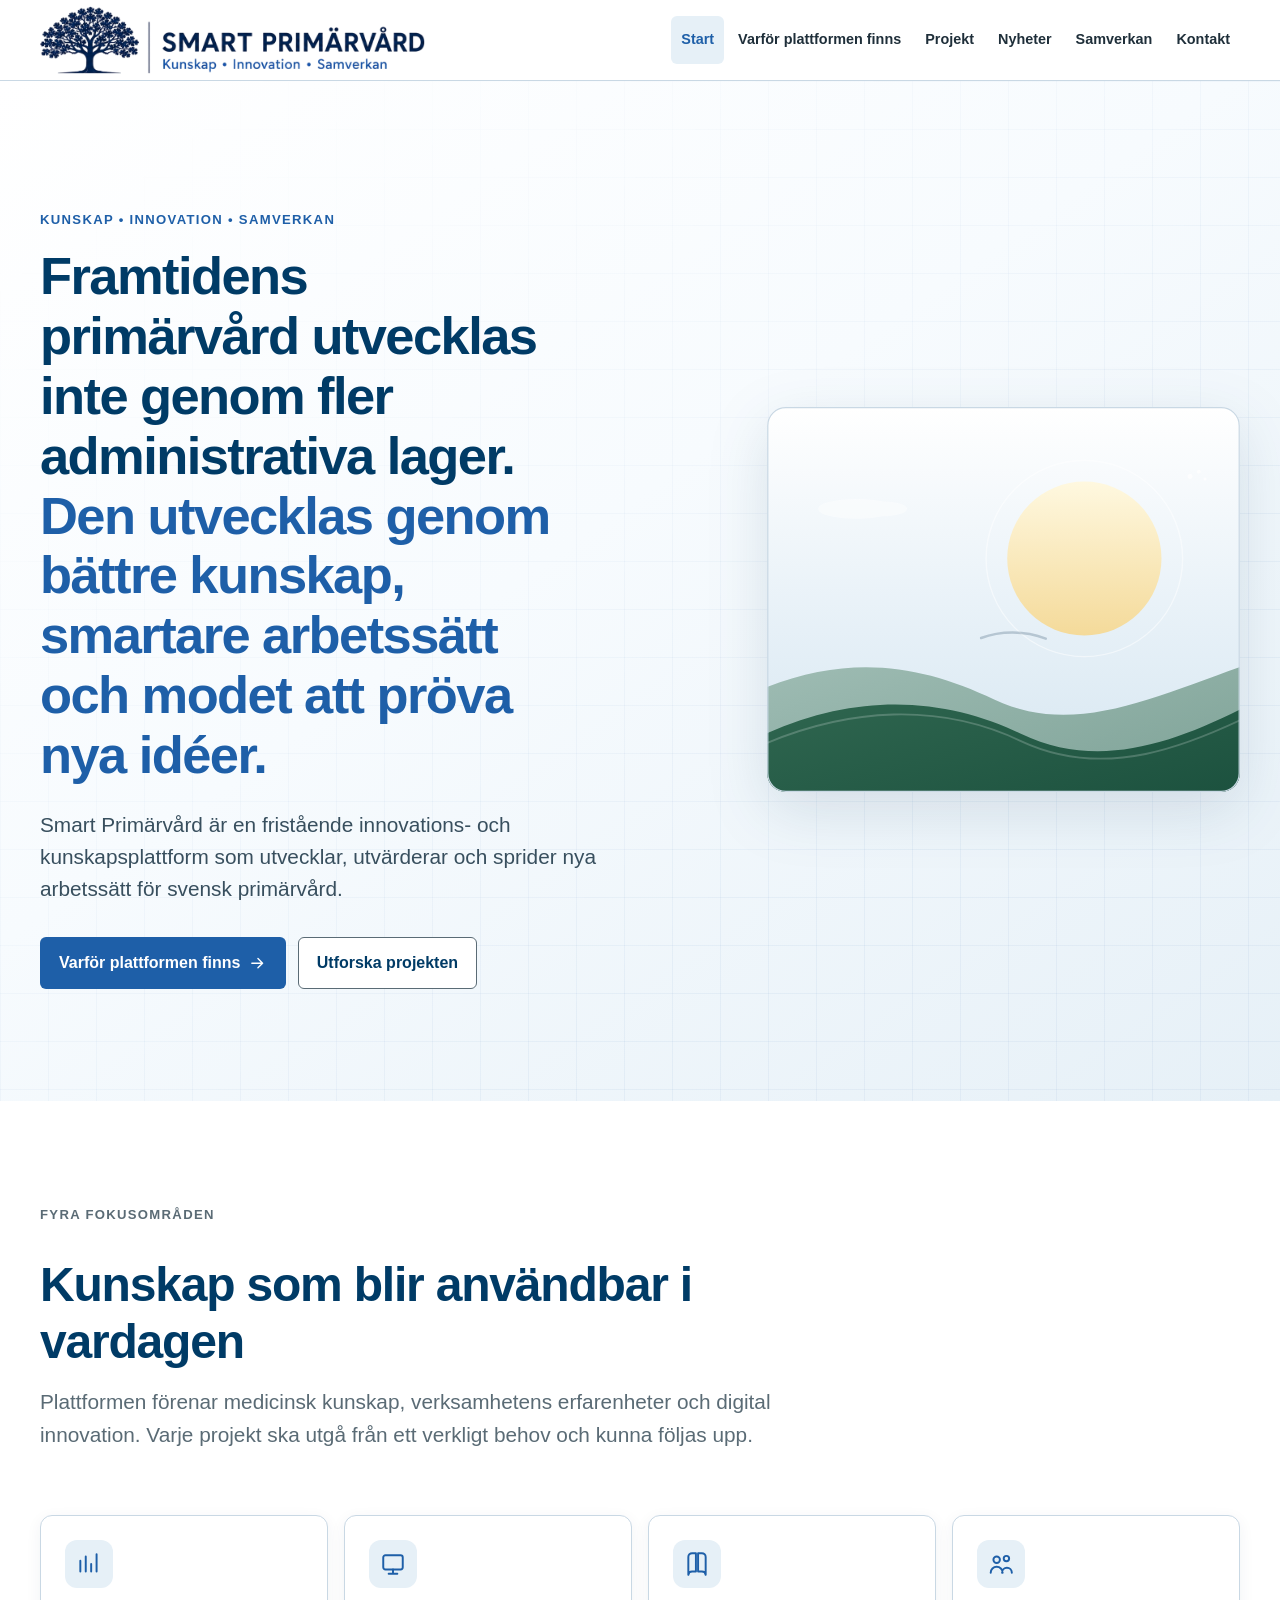
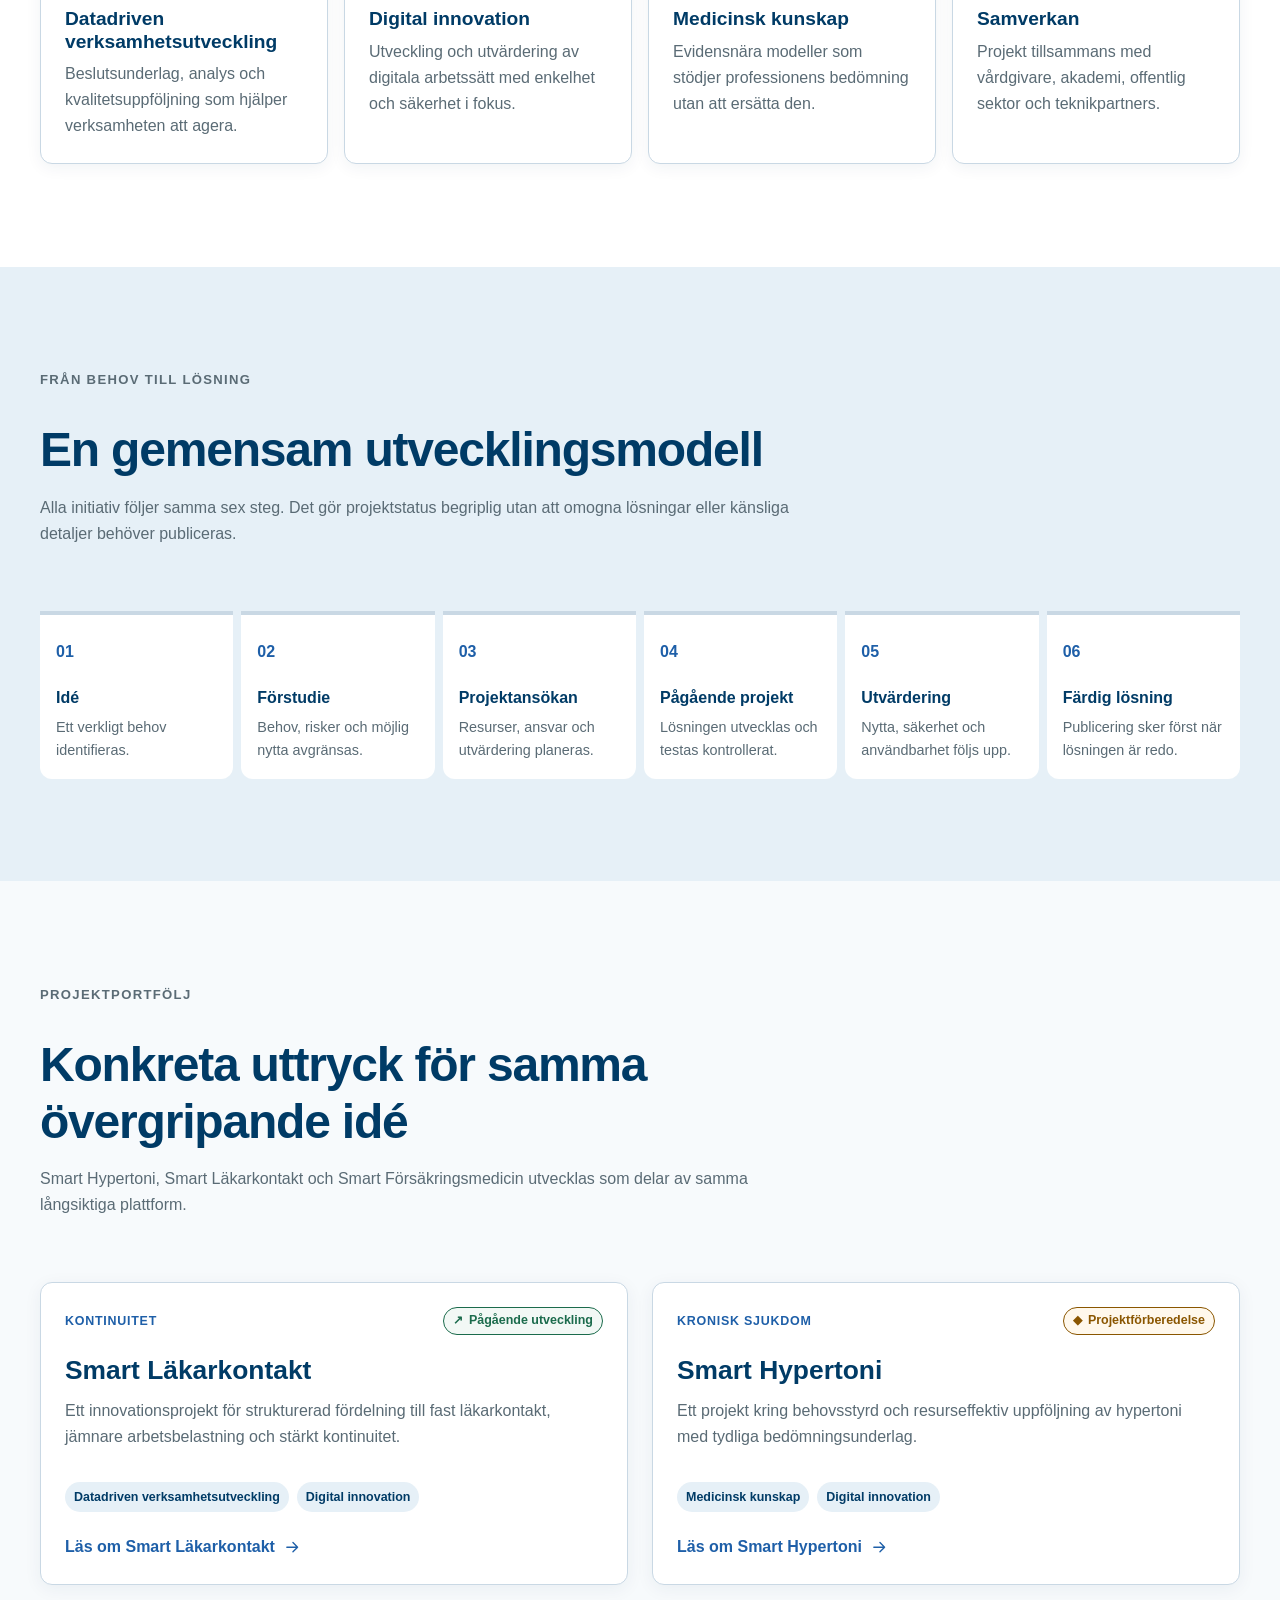
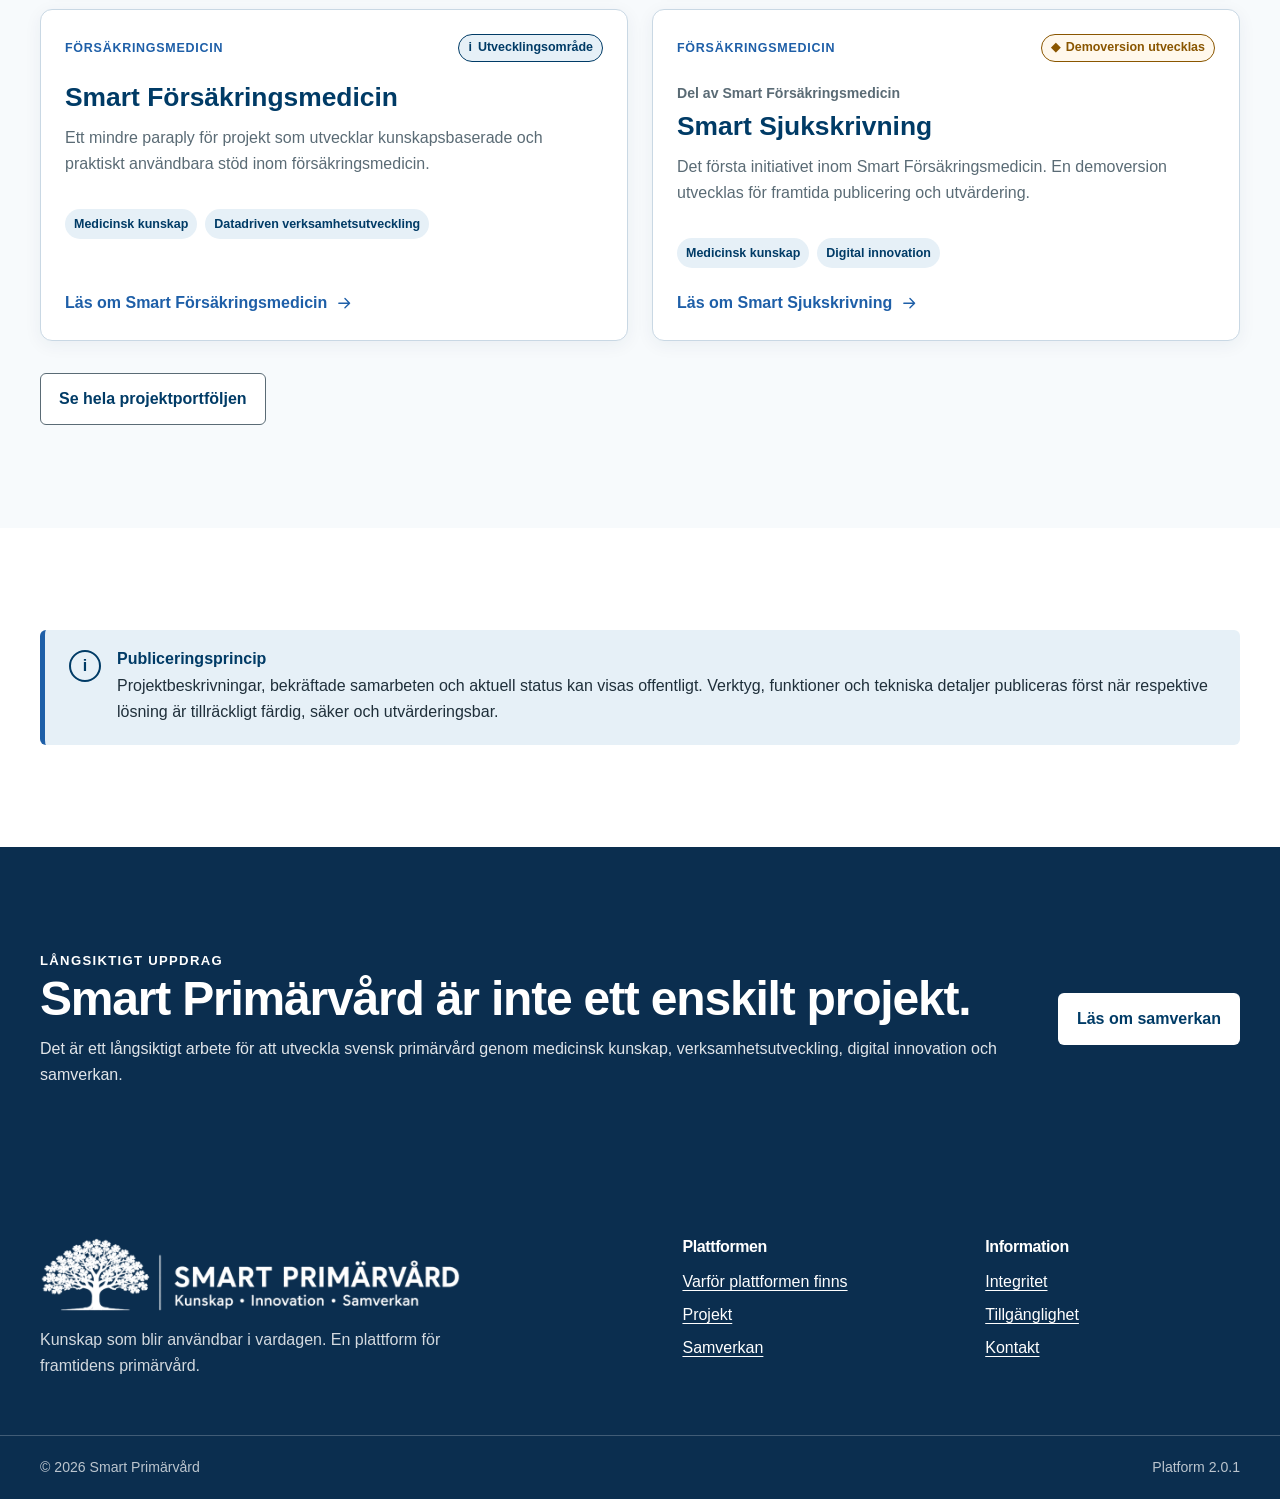
==== commit 28e1a441: "Ny Hero" ====
--- a/index.html
+++ b/index.html
@@ -53,12 +53,9 @@
         <a class="button button-secondary" href="projekt.html">Utforska projekten</a>
       </div>
     </div>
-    <aside class="hero-panel" aria-labelledby="aktuellt-title">
-      <p class="panel-title" id="aktuellt-title">Aktuellt i plattformen</p>
-      <ul class="current-list">
-        <li><strong>Smart Läkarkontakt</strong><span class="status-badge status-success"><span aria-hidden="true">↗</span><span>Pågående utveckling</span></span></li><li><strong>Smart Hypertoni</strong><span class="status-badge status-warning"><span aria-hidden="true">◆</span><span>Projektförberedelse</span></span></li><li><strong>Smart Försäkringsmedicin</strong><span class="status-badge status-information"><span aria-hidden="true">i</span><span>Utvecklingsområde</span></span></li><li><strong>Smart Sjukskrivning</strong><span class="status-badge status-warning"><span aria-hidden="true">◆</span><span>Demoversion utvecklas</span></span></li>
-      </ul>
-    </aside>
+    <figure class="hero-illustration">
+      <img src="assets/img/hero-oak-hill.svg" alt="En stor ek på en mjukt böljande kulle med solen bakom trädet" width="760" height="620">
+    </figure>
   </div>
 </section>
 
@@ -190,7 +187,7 @@
   </div>
   <div class="footer-bottom">
     <span>© <span data-year>2026</span> Smart Primärvård</span>
-    <span>Platform 2.0.0</span>
+    <span>Platform 2.0.1</span>
   </div>
 </footer>
 </body>
--- a/assets/css/styles.css
+++ b/assets/css/styles.css
@@ -44,7 +44,7 @@
 .skip-link:focus { top: 16px; }
 
 h1, h2, h3, h4 { margin: 0; color: var(--brand-primary); font-family: var(--font-heading); line-height: 1.18; }
-h1 { font-size: clamp(2.5rem, 5.8vw, 4.6rem); letter-spacing: -.035em; }
+h1 { font-size: clamp(2.25rem, 4.6vw, 3.8rem); letter-spacing: -.03em; }
 h2 { font-size: clamp(2rem, 4vw, 3rem); letter-spacing: -.025em; }
 h3 { font-size: clamp(1.35rem, 2.2vw, 1.65rem); }
 h4 { font-size: 1.05rem; }
@@ -87,7 +87,7 @@
 .hero { position: relative; overflow: clip; background: linear-gradient(145deg, #fff 0%, #f7fbfe 45%, var(--surface-subtle) 100%); }
 .hero::before { content: ""; position: absolute; inset: 0; background-image: linear-gradient(rgba(30,95,168,.05) 1px, transparent 1px), linear-gradient(90deg, rgba(30,95,168,.05) 1px, transparent 1px); background-size: 48px 48px; mask-image: linear-gradient(to bottom right, transparent 8%, #000 70%); pointer-events: none; }
 .hero-inner { position: relative; width: min(var(--max-width), calc(100% - 32px)); margin-inline: auto; padding: clamp(72px, 10vw, 136px) 0 clamp(64px, 9vw, 112px); display: grid; grid-template-columns: minmax(0, 1.15fr) minmax(320px, .85fr); gap: clamp(40px, 7vw, 88px); align-items: center; }
-.hero h1 { max-width: 14ch; }
+.hero h1 { max-width: 18ch; font-size: clamp(2.2rem, 4.1vw, 3.45rem); line-height: 1.14; }
 .hero .lead { margin-top: 24px; color: #384F5E; }
 .hero-quote { display: block; color: var(--brand-primary); }
 .hero-quote-emphasis { display: block; color: var(--brand-secondary); }
@@ -99,6 +99,9 @@
 .button-secondary:hover { border-color: var(--brand-secondary); color: var(--brand-secondary); }
 .button-light { background: #fff; color: var(--brand-primary); }
 .button-light:hover { background: var(--surface-subtle); }
+
+.hero-illustration { margin: 0; align-self: center; }
+.hero-illustration img { width: 100%; height: auto; aspect-ratio: 760 / 620; object-fit: contain; filter: drop-shadow(0 18px 30px rgba(11,46,79,.12)); }
 
 .hero-panel { position: relative; background: rgba(255,255,255,.94); border: 1px solid var(--border-subtle); border-radius: var(--radius-medium); box-shadow: var(--shadow-card); padding: 24px; }
 .hero-panel::before { content: ""; display: block; width: 48px; height: 4px; background: var(--brand-secondary); margin-bottom: 20px; border-radius: 99px; }
@@ -243,7 +246,7 @@
 
 .site-footer { background: var(--brand-deep); color: #fff; padding: 48px 0 0; }
 .footer-inner { width: min(var(--max-width), calc(100% - 32px)); margin-inline: auto; display: grid; grid-template-columns: minmax(0,1.4fr) repeat(2,minmax(160px,.6fr)); gap: 48px; }
-.footer-brand img { width: min(420px,100%); }
+.footer-brand img { display: block; width: min(420px, 100%); height: auto; max-height: 74px; object-fit: contain; object-position: left center; }
 .footer-brand p { max-width: 52ch; color: rgba(255,255,255,.82); margin-top: 16px; }
 .site-footer h2 { color: #fff; font-size: 1rem; margin-bottom: 12px; }
 .site-footer a { display: block; width: fit-content; color: #fff; margin: 7px 0; }
@@ -256,7 +259,7 @@
   .site-nav a { color: #fff; padding: 14px 16px; }
   .site-nav a:hover, .site-nav a[aria-current="page"] { color: #fff; background: rgba(255,255,255,.12); }
   .hero-inner { grid-template-columns: 1fr; }
-  .hero-panel { max-width: 720px; }
+  .hero-illustration { max-width: 680px; margin-inline: auto; }
   .focus-grid { grid-template-columns: repeat(2,minmax(0,1fr)); }
   .process-grid { grid-template-columns: repeat(3,minmax(0,1fr)); }
   .story-layout { grid-template-columns: 1fr; }
@@ -276,7 +279,6 @@
   .hero-inner { padding-top: 64px; }
   .actions { flex-direction: column; align-items: stretch; }
   .button { width: 100%; }
-  .current-list li { grid-template-columns: 1fr; gap: 6px; }
   .focus-grid, .project-grid, .collab-grid, .principle-list { grid-template-columns: 1fr; }
   .process-grid { grid-template-columns: repeat(2,minmax(0,1fr)); }
   .project-header-grid { grid-template-columns: 1fr; align-items: start; }
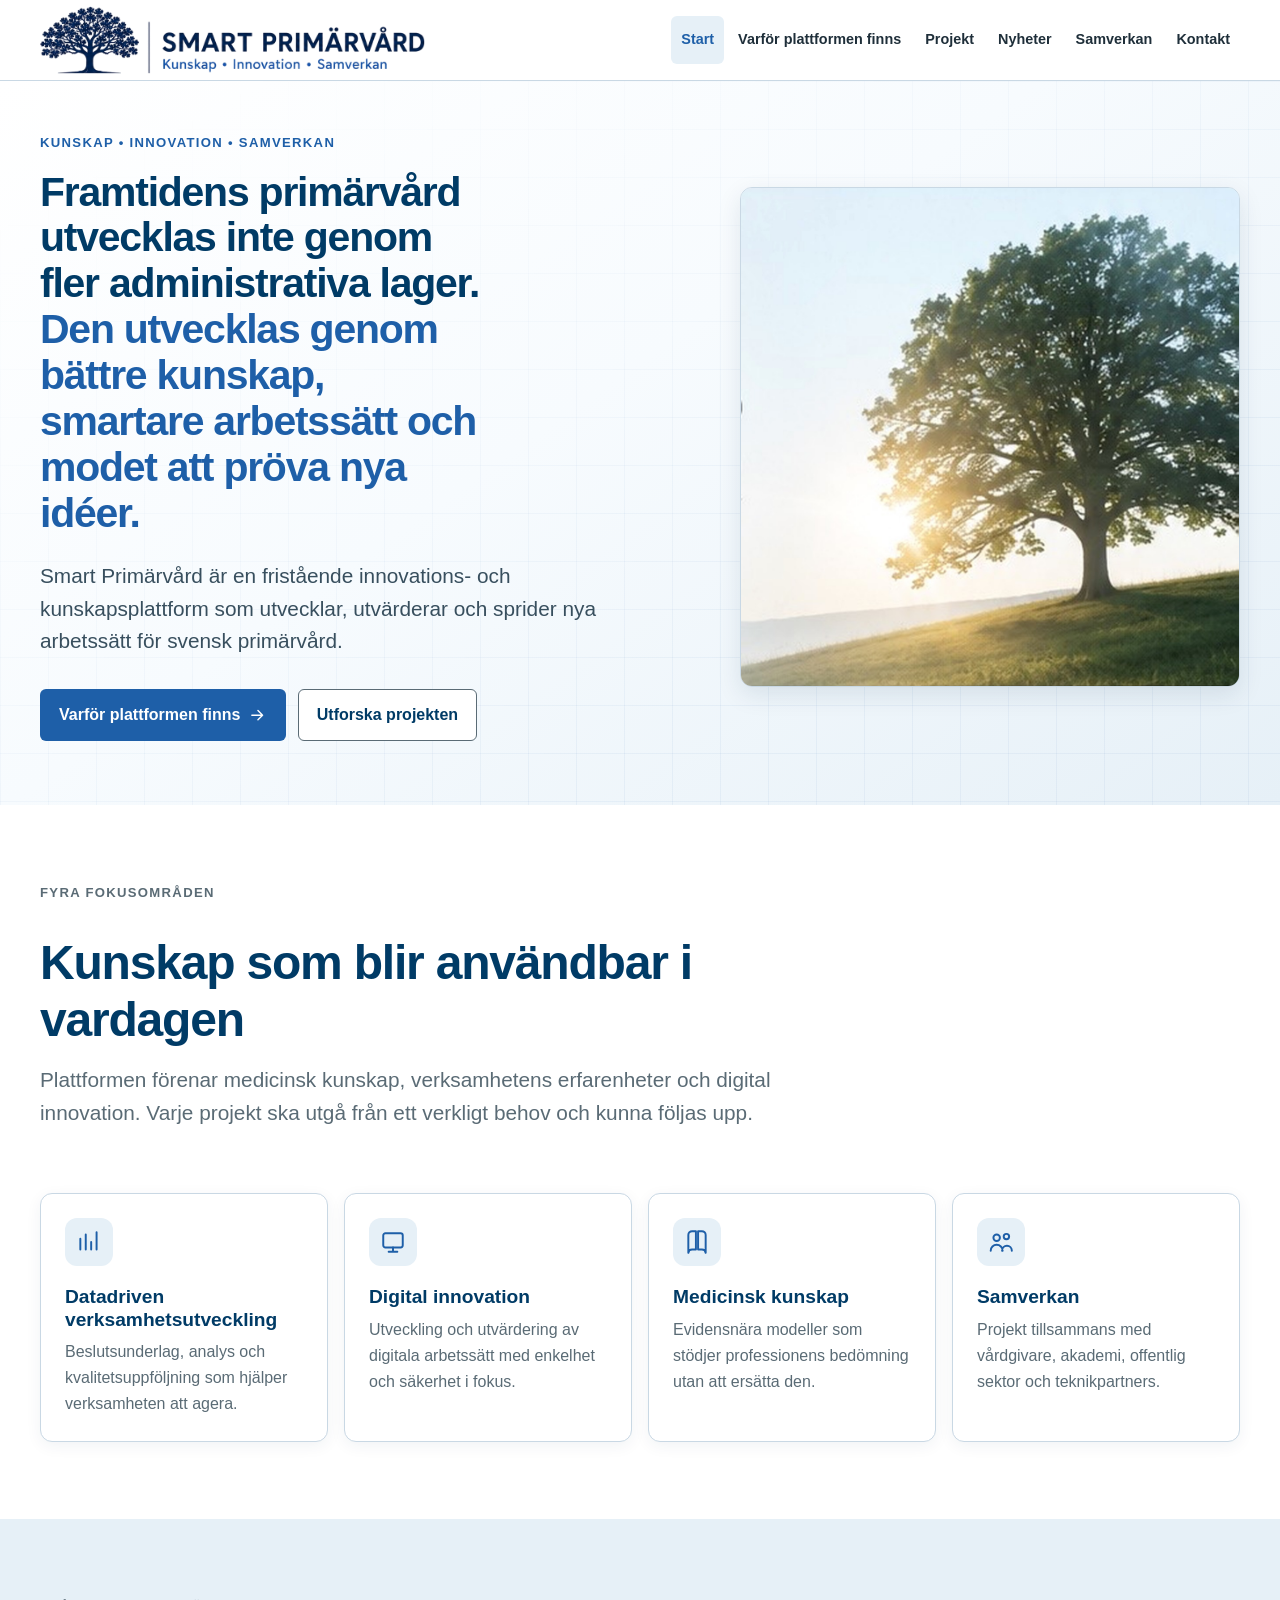
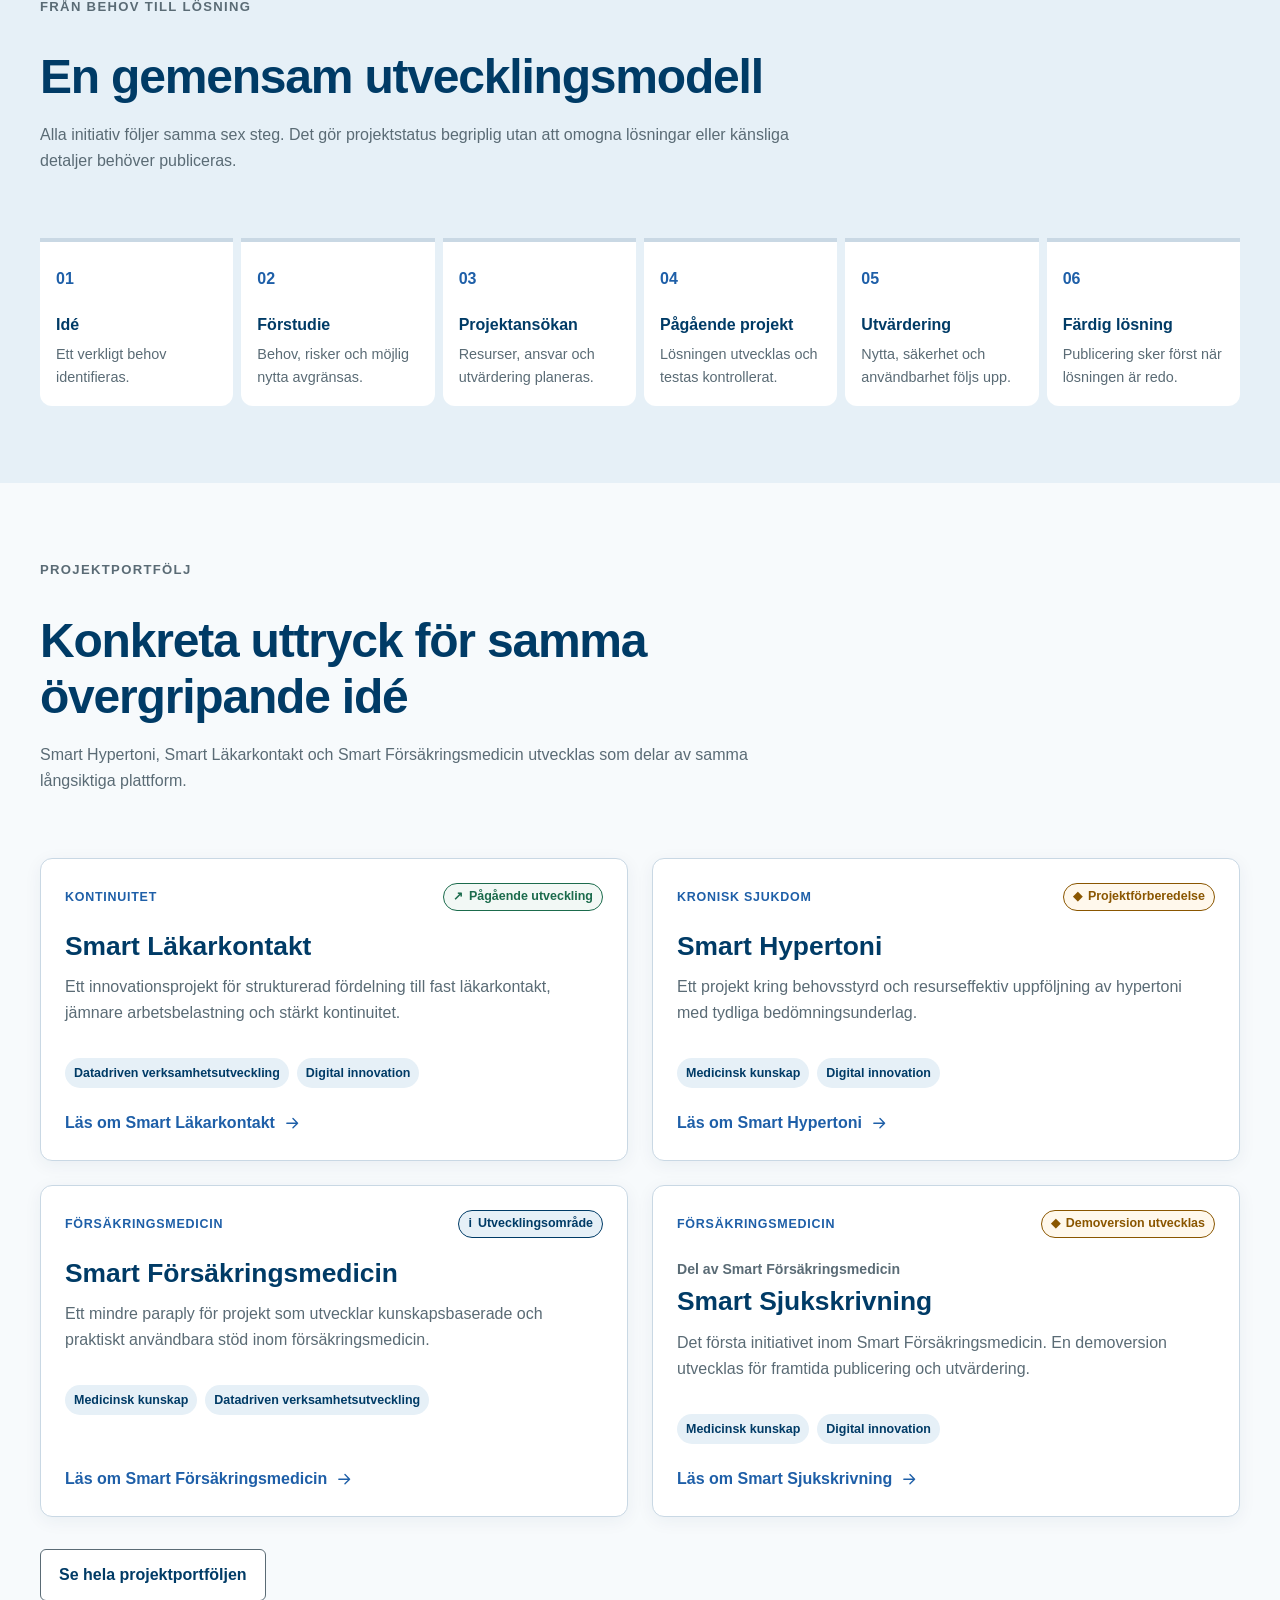
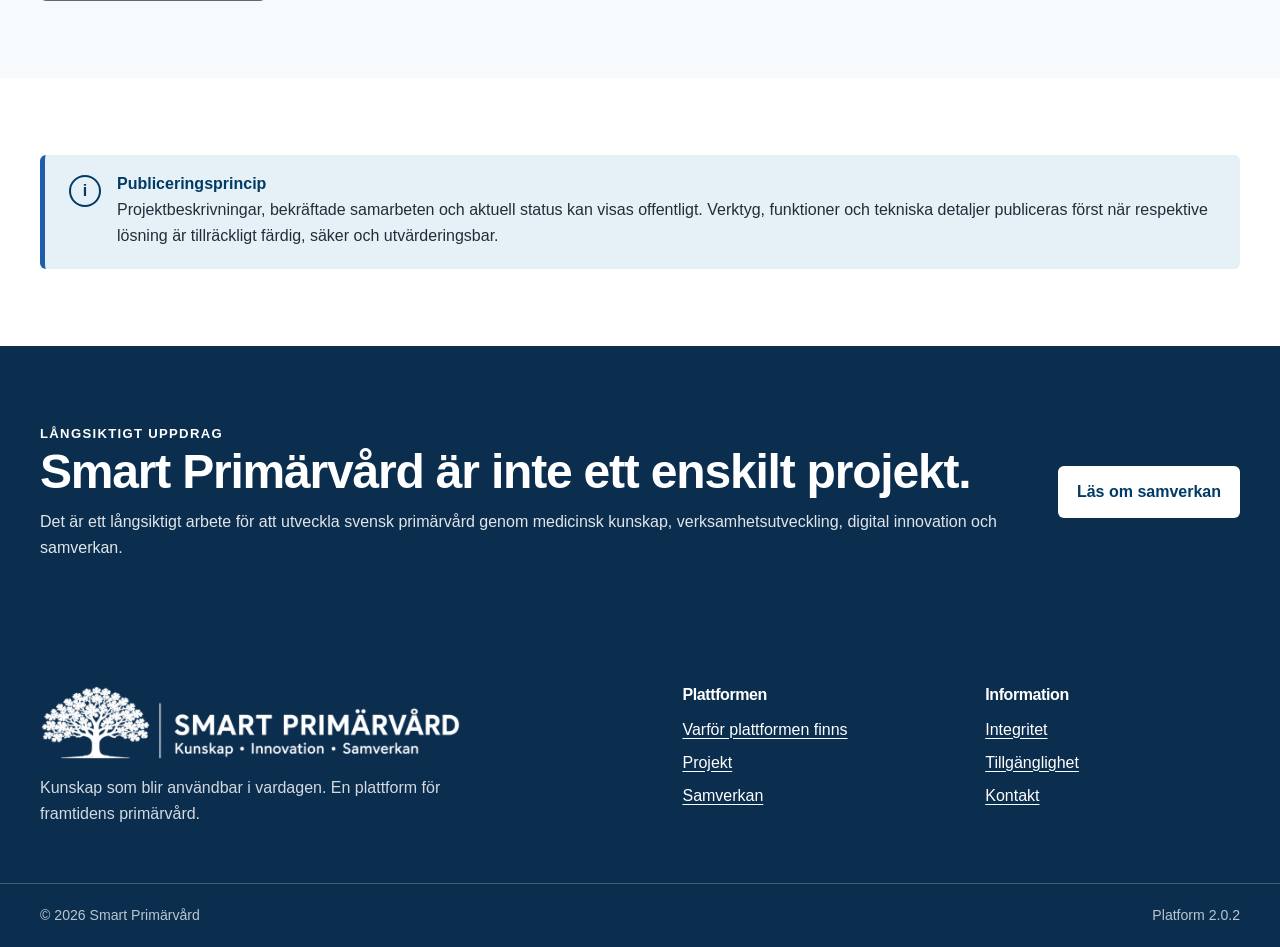
==== commit c3da3edd: "V2.0.2 Hero updated" ====
--- a/index.html
+++ b/index.html
@@ -54,7 +54,7 @@
       </div>
     </div>
     <figure class="hero-illustration">
-      <img src="assets/img/hero-oak-hill.svg" alt="En stor ek på en mjukt böljande kulle med solen bakom trädet" width="760" height="620">
+      <img src="assets/img/hero-oak-hill.jpg" alt="En stor ek på en mjukt böljande kulle med solen bakom trädet" width="1134" height="1176">
     </figure>
   </div>
 </section>
@@ -187,7 +187,7 @@
   </div>
   <div class="footer-bottom">
     <span>© <span data-year>2026</span> Smart Primärvård</span>
-    <span>Platform 2.0.1</span>
+    <span>Platform 2.0.2</span>
   </div>
 </footer>
 </body>
--- a/assets/css/styles.css
+++ b/assets/css/styles.css
@@ -56,7 +56,7 @@
 .max-copy { max-width: 75ch; }
 
 .container { width: min(var(--max-width), calc(100% - 32px)); margin-inline: auto; }
-.section { padding: clamp(64px, 8vw, 104px) 0; }
+.section { padding: clamp(48px, 6vw, 80px) 0; }
 .section-compact { padding: 48px 0; }
 .section-subtle { background: var(--surface-subtle); }
 .section-soft { background: var(--surface-soft); }
@@ -86,8 +86,8 @@
 
 .hero { position: relative; overflow: clip; background: linear-gradient(145deg, #fff 0%, #f7fbfe 45%, var(--surface-subtle) 100%); }
 .hero::before { content: ""; position: absolute; inset: 0; background-image: linear-gradient(rgba(30,95,168,.05) 1px, transparent 1px), linear-gradient(90deg, rgba(30,95,168,.05) 1px, transparent 1px); background-size: 48px 48px; mask-image: linear-gradient(to bottom right, transparent 8%, #000 70%); pointer-events: none; }
-.hero-inner { position: relative; width: min(var(--max-width), calc(100% - 32px)); margin-inline: auto; padding: clamp(72px, 10vw, 136px) 0 clamp(64px, 9vw, 112px); display: grid; grid-template-columns: minmax(0, 1.15fr) minmax(320px, .85fr); gap: clamp(40px, 7vw, 88px); align-items: center; }
-.hero h1 { max-width: 18ch; font-size: clamp(2.2rem, 4.1vw, 3.45rem); line-height: 1.14; }
+.hero-inner { position: relative; width: min(var(--max-width), calc(100% - 32px)); margin-inline: auto; padding: clamp(32px, 4vw, 56px) 0 clamp(40px, 5vw, 72px); display: grid; grid-template-columns: minmax(0, 1.08fr) minmax(360px, .92fr); gap: clamp(32px, 5vw, 64px); align-items: center; }
+.hero h1 { max-width: 20ch; font-size: clamp(2.1rem, 3.2vw, 3.05rem); line-height: 1.12; }
 .hero .lead { margin-top: 24px; color: #384F5E; }
 .hero-quote { display: block; color: var(--brand-primary); }
 .hero-quote-emphasis { display: block; color: var(--brand-secondary); }
@@ -100,8 +100,8 @@
 .button-light { background: #fff; color: var(--brand-primary); }
 .button-light:hover { background: var(--surface-subtle); }
 
-.hero-illustration { margin: 0; align-self: center; }
-.hero-illustration img { width: 100%; height: auto; aspect-ratio: 760 / 620; object-fit: contain; filter: drop-shadow(0 18px 30px rgba(11,46,79,.12)); }
+.hero-illustration { margin: 0; align-self: center; justify-self: end; width: min(100%, 500px); }
+.hero-illustration img { width: 100%; height: auto; aspect-ratio: 1 / 1; object-fit: cover; object-position: center; border: 1px solid var(--border-subtle); border-radius: var(--radius-medium); box-shadow: var(--shadow-card); }
 
 .hero-panel { position: relative; background: rgba(255,255,255,.94); border: 1px solid var(--border-subtle); border-radius: var(--radius-medium); box-shadow: var(--shadow-card); padding: 24px; }
 .hero-panel::before { content: ""; display: block; width: 48px; height: 4px; background: var(--brand-secondary); margin-bottom: 20px; border-radius: 99px; }
@@ -150,15 +150,16 @@
 .info-box p { margin: 0; }
 
 .page-hero { background: linear-gradient(145deg, var(--surface-subtle), #fff); border-bottom: 1px solid var(--border-subtle); }
-.page-hero-inner { width: min(var(--max-width), calc(100% - 32px)); margin-inline: auto; padding: clamp(64px, 8vw, 104px) 0; }
+.page-hero-inner { width: min(var(--max-width), calc(100% - 32px)); margin-inline: auto; padding: clamp(32px, 4.5vw, 56px) 0; }
 .page-hero h1 { max-width: 18ch; }
 .page-hero .lead { margin-top: 24px; color: #384F5E; }
 .breadcrumbs { display: flex; flex-wrap: wrap; gap: 8px; margin-bottom: 24px; font-size: .9rem; color: var(--muted); }
 .breadcrumbs a { color: var(--brand-secondary); }
 
 .story-layout { display: grid; grid-template-columns: minmax(0, .78fr) minmax(0, 1.22fr); gap: clamp(40px, 7vw, 88px); align-items: start; }
-.story-aside { position: sticky; top: 112px; }
-.story-aside img { width: min(360px, 100%); margin-inline: auto; }
+.story-aside { position: sticky; top: 104px; }
+.story-brand-panel { display: flex; align-items: center; justify-content: center; min-height: 176px; padding: 28px; background: var(--surface-subtle); border: 1px solid var(--border-subtle); border-radius: var(--radius-medium); box-shadow: 0 4px 16px rgba(11,46,79,.06); }
+.story-aside img { display: block; width: 100%; height: auto; max-height: 116px; object-fit: contain; object-position: center; }
 .story-copy { max-width: 75ch; }
 .story-copy h2 { margin-bottom: 24px; }
 .story-copy h3 { margin: 40px 0 12px; }
@@ -246,7 +247,7 @@
 
 .site-footer { background: var(--brand-deep); color: #fff; padding: 48px 0 0; }
 .footer-inner { width: min(var(--max-width), calc(100% - 32px)); margin-inline: auto; display: grid; grid-template-columns: minmax(0,1.4fr) repeat(2,minmax(160px,.6fr)); gap: 48px; }
-.footer-brand img { display: block; width: min(420px, 100%); height: auto; max-height: 74px; object-fit: contain; object-position: left center; }
+.footer-brand img { display: block; width: min(420px, 100%); height: auto; aspect-ratio: 1900 / 332; object-fit: contain; object-position: left center; }
 .footer-brand p { max-width: 52ch; color: rgba(255,255,255,.82); margin-top: 16px; }
 .site-footer h2 { color: #fff; font-size: 1rem; margin-bottom: 12px; }
 .site-footer a { display: block; width: fit-content; color: #fff; margin: 7px 0; }
@@ -276,7 +277,7 @@
   .header-inner { min-height: 72px; }
   .site-nav { inset-block-start: 72px; }
   .brand { min-width: 0; max-width: 260px; }
-  .hero-inner { padding-top: 64px; }
+  .hero-inner { padding-top: 32px; }
   .actions { flex-direction: column; align-items: stretch; }
   .button { width: 100%; }
   .focus-grid, .project-grid, .collab-grid, .principle-list { grid-template-columns: 1fr; }
